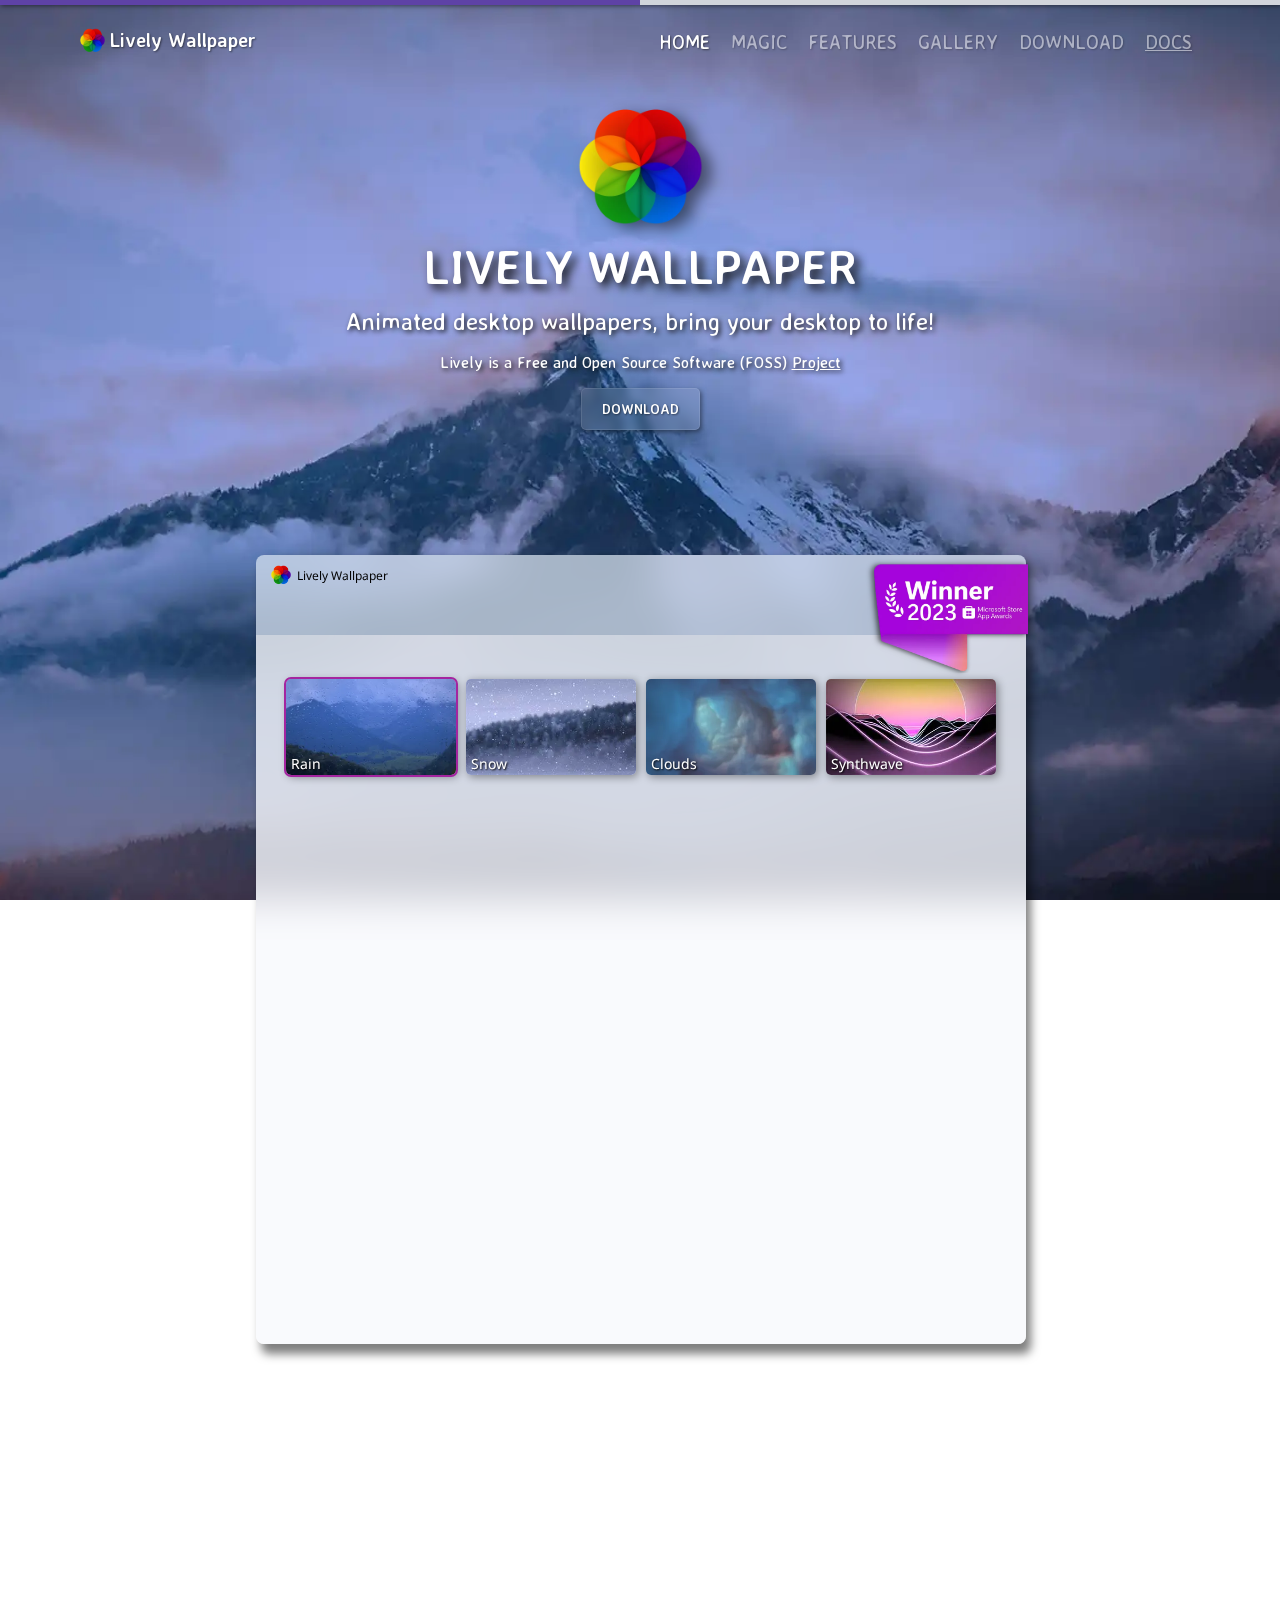
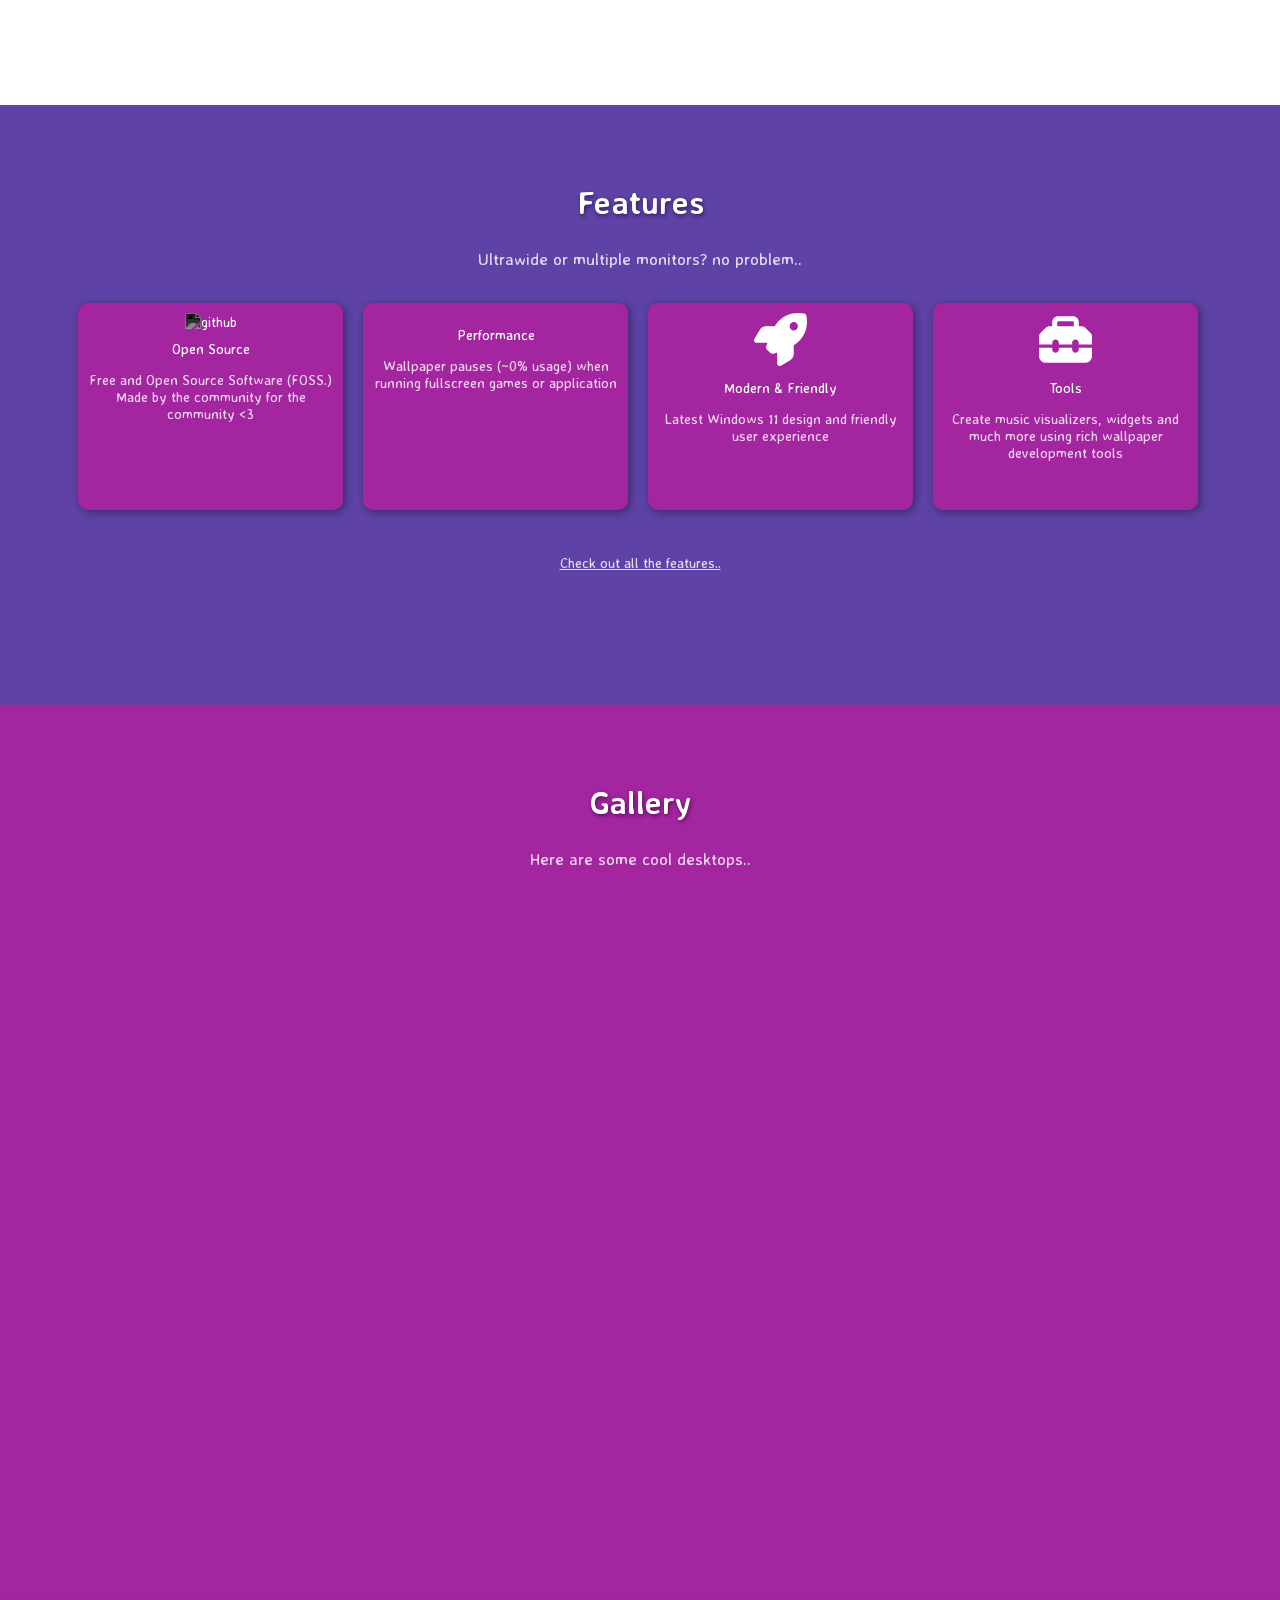
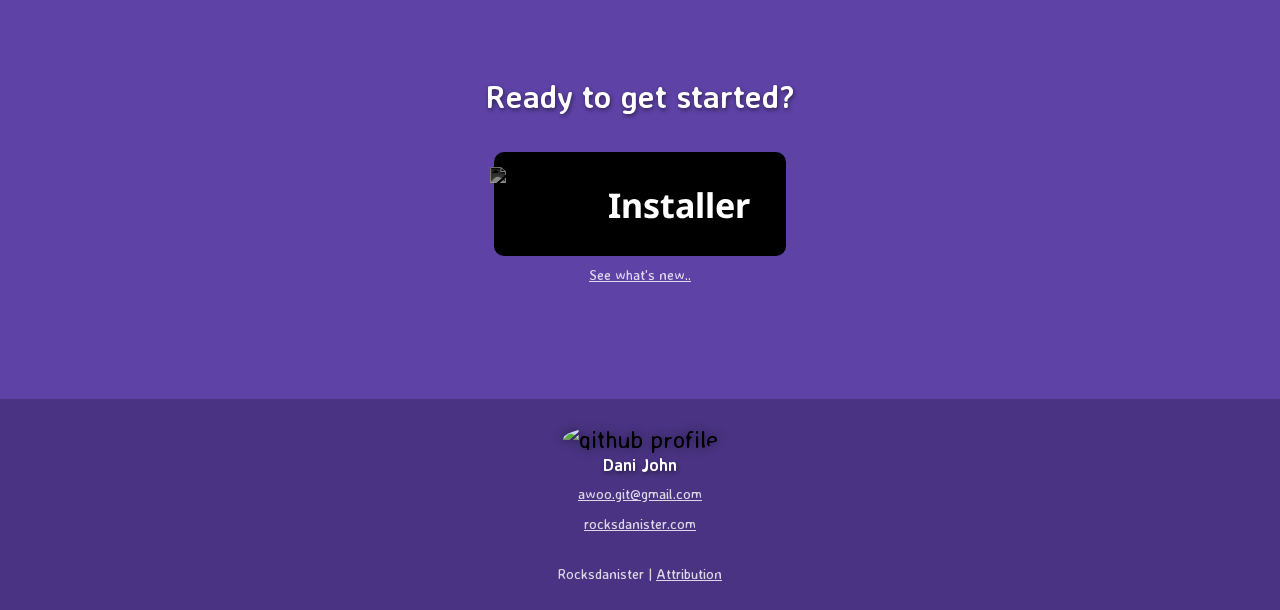
==== index.html @ 7b99f416 "tweaks" ====
<!DOCTYPE html>
<html lang="en">
  <head>
    <title>Lively Wallpaper by rocksdanister</title>
    <meta
      name="description"
      content="Lively Wallpaper is a free and open-source animated desktop wallpaper and screensaver software."
    />
    <meta name="viewport" content="width=device-width, initial-scale=1.0, minimum-scale=1.0" />
    <link rel="icon" type="image/x-icon" href="favicon.ico" />
    <!-- font -->
    <link rel="preconnect" href="https://fonts.googleapis.com" />
    <link rel="preconnect" href="https://fonts.gstatic.com" crossorigin />
    <link
      href="https://fonts.googleapis.com/css2?family=Averia+Sans+Libre:wght@400;700&family=Noto+Sans&display=swap"
      rel="stylesheet"
    />
    <!-- styles -->
    <link rel="stylesheet" href="styles/controls.css" />
    <link rel="stylesheet" href="styles/style.css" />
    <meta charset="utf-8" />
  </head>
  <body>
    <!-- background -->
    <div id="container" class="container"></div>
    <input id="filePicker" type="file" accept=".jpg, .jpeg, .png, .mp4, .webm" style="visibility: hidden" />

    <div class="indeterminate-progress-bar">
      <div class="indeterminate-progress-bar__progress"></div>
    </div>

    <!-- navigation -->
    <div class="nav">
      <div>
        <img src="assets/logo.webp" alt="lively wallpaper logo" />
        <h4>Lively Wallpaper</h4>
      </div>
      <div>
        <ul>
          <li>
            <a text="Home" class="active">Home</a>
          </li>
          <li>
            <a text="Magic" onClick="scrollToElement('page-home');">Magic</a>
          </li>
          <li>
            <a text="Features" onClick="scrollToElement('page-features');">Features</a>
          </li>
          <li>
            <a text="Gallery" onClick="scrollToElement('page-gallery');">Gallery</a>
          </li>
          <li>
            <a text="Download" onClick="scrollToElement('page-download');">Download</a>
          </li>
          <li>
            <a
              text="Docs"
              href="https://github.com/rocksdanister/lively/wiki/Getting-Started"
              style="text-decoration: underline"
              target="_blank"
              >Docs</a
            >
          </li>
        </ul>
      </div>
    </div>

    <!-- home -->
    <div id="page-home">
      <div class="heading">
        <div>
          <img alt="lively wallpaper logo" src="assets/logo.webp" width="125" class="logo" />
          <h1 style="margin-bottom: 0px; margin-top: 25px">LIVELY WALLPAPER</h1>
          <h3 style="margin-bottom: 0px; margin-top: 10px">Animated desktop wallpapers, bring your desktop to life!</h3>
          <p>
            Lively is a Free and Open Source Software (FOSS)
            <a
              href="https://github.com/rocksdanister/lively"
              title="https://github.com/rocksdanister/lively"
              target="_blank"
              >Project</a
            >
          </p>
          <button class="acrylic-button" onClick="scrollToElement('page-download');"><span>DOWNLOAD</span></button>
        </div>
      </div>
      <!-- ui -->
      <div class="ui-app">
        <!-- app wallpaper library -->
        <div id="ui-app-library">
          <div class="ui-app-overlay"></div>
          <!-- <div class="down-arrow" onClick="scrollToElement('page-home');"></div> -->
          <div id="ui-app-titlebar">
            <img alt="lively wallpaper logo" src="assets/logo.webp" />
            <a>Lively Wallpaper</a>
          </div>
          <div id="ui-app-titlebar-badge">
            <map name="ms-store-award-map">
              <area
                shape="rect"
                coords="0,0,155,75"
                target="_blank"
                title="Microsoft Store App Awards 2023 Personalization Category Winner"
                href="https://blogs.windows.com/windowsdeveloper/2023/05/23/announcing-the-microsoft-store-app-awards-2023-winners/"
              />
            </map>
            <img
              alt="microsoft store award 2023"
              src="assets/store_award_badge.webp"
              width="155"
              usemap="#ms-store-award-map"
            />
          </div>
          <div class="ui-app-body">
            <div class="ui-app-body-top"></div>
            <div class="ui-app-body-main"></div>
          </div>
          <!-- <img src="assets/app.webp" class="ui-app-img" draggable="false" /> -->
          <ul id="wallpapers" class="wallpapers">
            <li id="rain" class="library">
              <img
                alt="rain wallpaper"
                src="assets/rain_preview.webp"
                style="outline: 2.5px solid #a425a0"
                width="600"
                height="400"
                draggable="false"
              />
              <div>Rain</div>
            </li>

            <li id="snow" class="library">
              <img alt="snow wallpaper" src="assets/snow_preview.webp" width="600" height="400" draggable="false" />
              <div>Snow</div>
            </li>

            <li id="clouds" class="library">
              <img alt="cloud wallpaper" src="assets/clouds_preview.webp" width="600" height="400" draggable="false" />
              <div>Clouds</div>
            </li>

            <li id="synthwave" class="library">
              <img
                alt="synthwave wallpaper"
                src="assets/synthwave_preview.webp"
                width="600"
                height="400"
                draggable="false"
              />
              <div>Synthwave</div>
            </li>
          </ul>
        </div>

        <!-- app wallpaper customise -->
        <div id="ui-app-customise">
          <div id="ui-app-customize-heading">
            <h1 style="margin-bottom: 0">It's Magic</h1>
            <h3 style="margin-top: 10px">Anything is possible, go on try it..</h3>
          </div>
          <div class="ui-app-dialog"></div>
          <!-- <img src="assets/app_dialog.webp" class="ui-app-dialog-img" draggable="false" /> -->
          <div id="ui-app-customise-controls">
            <div id="ui-app-customise-controls-test" style="display: none">
              <p class="slider-label">Size</p>
              <input
                autocomplete="off"
                style="background-size: 40% 100%"
                type="range"
                min="0"
                max="1"
                value="0.4"
                step="0.01"
              />
              <br />
              <div class="dropdown">
                <button class="dropbtn">Dropdown</button>
                <div class="dropdown-content">
                  <a>Link 1</a>
                  <a>Link 2</a>
                  <a>Link 3</a>
                </div>
              </div>
              <br />
              <button class="fluent-button">Click Me</button>
              <br />
              <div>
                <input autocomplete="off" type="checkbox" name="vox" checked />
                <label class="checkbox-label">Check</label>
              </div>
            </div>

            <div id="ui-app-customise-controls-rain">
              <p class="slider-label">Intensity</p>
              <input
                autocomplete="off"
                style="background-size: 40% 100%"
                type="range"
                min="0"
                max="1"
                value="0.4"
                step="0.01"
                oninput="setProperty('u_intensity',this.value)"
              />
              <p class="slider-label">Size</p>
              <input
                autocomplete="off"
                style="background-size: 13% 100%"
                type="range"
                min="0.1"
                max="3"
                value="0.39"
                step="0.01"
                oninput="setProperty('u_zoom',3 - this.value)"
              />
              <p class="slider-label">Speed</p>
              <input
                autocomplete="off"
                style="background-size: 2.5% 100%"
                type="range"
                min="0"
                max="10"
                value="0.25"
                step="0.01"
                oninput="setProperty('u_speed',this.value)"
              />
              <br />
              <div class="dropdown">
                <button class="dropbtn">Change background</button>
                <div class="dropdown-content">
                  <a onclick="setTexture('u_tex0', 'media/rain_mountain.webp')">Moutain.jpg</a>
                  <a onclick="setTexture('u_tex0', 'media/rain_forest.webp')">Forest.jpg</a>
                  <a onclick="openFilePicker()">Custom</a>
                </div>
              </div>
              <!-- <button class="fluent-button" onclick="openFilePicker()">Change background</button> -->
              <!-- <div>
                <input
                  autocomplete="off"
                  type="checkbox"
                  unchecked
                  onchange="setProperty('u_lightning',this.checked ? true : false)"
                />
                <label class="checkbox-label">Lightning</label>
              </div> -->
              <div>
                <input
                  autocomplete="off"
                  type="checkbox"
                  checked
                  onchange="setProperty('u_post_processing',this.checked ? true : false)"
                />
                <label class="checkbox-label">Post processing</label>
              </div>
            </div>

            <div id="ui-app-customise-controls-snow" style="display: none">
              <!-- <p class="slider-label">Layers</p>
              <input
                autocomplete="off"
                style="background-size: 25% 100%"
                type="range"
                min="0"
                max="200"
                value="50"
                step="1"
                oninput="setProperty('u_layers',this.value)"
              /> -->
              <p class="slider-label">Depth</p>
              <input
                autocomplete="off"
                style="background-size: 50% 100%"
                type="range"
                min="0"
                max="2"
                value="1.0"
                step="0.01"
                oninput="setProperty('u_depth',this.value)"
              />
              <p class="slider-label">Width</p>
              <input
                autocomplete="off"
                style="background-size: 15% 100%"
                type="range"
                min="0"
                max="2"
                value="0.3"
                step="0.01"
                oninput="setProperty('u_width',this.value)"
              />
              <p class="slider-label">Speed</p>
              <input
                autocomplete="off"
                style="background-size: 30% 100%"
                type="range"
                min="0"
                max="2"
                value="0.6"
                step="0.01"
                oninput="setProperty('u_speed',this.value)"
              />
              <br />
              <div class="dropdown">
                <button class="dropbtn">Change background</button>
                <div class="dropdown-content">
                  <a onclick="setTexture('u_tex0', 'media/snow_tree.webp')">Trees.jpg</a>
                  <a onclick="setTexture('u_tex0', 'media/snow_landscape.webp')">Landscape.jpg</a>
                  <a onclick="openFilePicker()">Custom</a>
                </div>
              </div>
              <div>
                <input
                  autocomplete="off"
                  type="checkbox"
                  checked
                  onchange="setProperty('u_post_processing',this.checked ? true : false)"
                />
                <label class="checkbox-label">Post processing</label>
              </div>
            </div>

            <div id="ui-app-customise-controls-synthwave" style="display: none">
              <p class="slider-label">Draw</p>
              <input
                autocomplete="off"
                style="background-size: 50% 100%"
                type="range"
                min="0"
                max="2"
                value="1.0"
                step="0.01"
                oninput="setProperty('u_draw',this.value)"
              />
              <p class="slider-label">Plane</p>
              <input
                autocomplete="off"
                style="background-size: 70% 100%"
                type="range"
                min="0"
                max="1"
                value="0.7"
                step="0.01"
                oninput="setProperty('u_plane',this.value)"
              />
              <p class="slider-label">Sun</p>
              <input
                autocomplete="off"
                style="background-size: 50% 100%"
                type="range"
                min="0"
                max="1"
                value="0.5"
                step="0.01"
                oninput="setProperty('u_sun',this.value)"
              />
              <br />
              <div>
                <input
                  autocomplete="off"
                  type="checkbox"
                  unchecked
                  onchange="setProperty('u_crt_effect',this.checked ? true : false)"
                />
                <label class="checkbox-label">CRT</label>
              </div>
            </div>

            <div id="ui-app-customise-controls-clouds" style="display: none">
              <p class="slider-label">Scale</p>
              <input
                autocomplete="off"
                style="background-size: 30.5% 100%"
                type="range"
                min="0"
                max="2"
                value="0.61"
                step="0.01"
                oninput="setProperty('u_scale',this.value)"
              />
              <p class="slider-label">Speed</p>
              <input
                autocomplete="off"
                style="background-size: 5% 100%"
                type="range"
                min="0.0"
                max="5"
                value="0.25"
                step="0.01"
                oninput="setProperty('u_speed',this.value)"
              />
              <br />
              <p class="slider-label">Density Color</p>
              <input
                autocomplete="off"
                type="color"
                class="colorpicker"
                oninput="setProperty('u_color1',this.value)"
                value="#87b0b7"
              />
              <p class="slider-label">Fog Color</p>
              <input
                autocomplete="off"
                type="color"
                class="colorpicker"
                oninput="setProperty('u_fog_color',this.value)"
                value="#0F1C1C"
              />
              <div>
                <input
                  autocomplete="off"
                  type="checkbox"
                  checked
                  onchange="setProperty('u_fog',this.checked ? true : false)"
                />
                <label class="checkbox-label">Fog</label>
              </div>
            </div>
          </div>
        </div>
      </div>
    </div>

    <!-- features -->
    <div id="page-features">
      <h2>Features</h2>
      <p>Ultrawide or multiple monitors? no problem..</p>
      <ul class="cards">
        <li class="card" id="feature-card-1">
          <img alt="github" src="assets/icons/github.svg" class="white-filter" />
          <div>Open Source</div>
          <p>Free and Open Source Software (FOSS.) <br />Made by the community for the community <3</p>
        </li>

        <li class="card" id="feature-card-2">
          <img alt="" src="assets/icons/gauge-high.svg" class="white-filter" />
          <div>Performance</div>
          <p>Wallpaper pauses (~0% usage) when running fullscreen games or application</p>
        </li>

        <li class="card" id="feature-card-3">
          <img alt="" src="assets/icons/rocket.svg" class="white-filter" />
          <div>Modern & Friendly</div>
          <p>Latest Windows 11 design and friendly user experience</p>
        </li>

        <li class="card" id="feature-card-4">
          <img alt="" src="assets/icons/toolbox.svg" class="white-filter" />
          <div>Tools</div>
          <p>Create music visualizers, widgets and much more using rich wallpaper development tools</p>
        </li>
      </ul>
      <a
        href="https://github.com/rocksdanister/lively#features"
        title="https://github.com/rocksdanister/lively#features"
        target="_blank"
        >Check out all the features..</a
      >
    </div>

    <!-- gallery -->
    <div id="page-gallery">
      <h2>Gallery</h2>
      <p>Here are some cool desktops..</p>
      <div class="gallery-container">
        <div class="gallery-wrap">
          <div class="item item-1" data-delayedsrc="url(assets/promo/gallery1.webp)"><p>Fluid Simulation</p></div>
          <div class="item item-2" data-delayedsrc="url(assets/promo/gallery2.webp)"><p>Music TV</p></div>
          <div class="item item-3" data-delayedsrc="url(assets/promo/gallery3.webp)"><p>The Great Wave</p></div>
          <div class="item item-4" data-delayedsrc="url(assets/promo/gallery4.webp)"><p>Simple System</p></div>
          <div class="item item-5" data-delayedsrc="url(assets/promo/gallery5.webp)"><p>Synthwave</p></div>
        </div>
      </div>
    </div>

    <!-- download -->
    <div id="page-download">
      <h2>Ready to get started?</h2>
      <div class="download-options">
        <div>
          <ms-store-badge productid="9NTM2QC6QWS7" size="large" theme="dark" animation="on"></ms-store-badge>
        </div>
        <div>
          <a
            class="download-button"
            href="https://github.com/rocksdanister/lively/releases/download/v2.0.7.0/lively_setup_x86_full_v2070.exe"
          >
            <img alt="lively installer" src="assets/icons/download.svg" class="white-filter" />
            <h1>Installer</h1>
          </a>
        </div>
      </div>
      <div>
        <a
          href="https://rocksdanister.com/lively/changelog"
          title="https://www.rocksdanister.com/lively/changelog"
          target="_blank"
          >See what's new..</a
        >
      </div>
    </div>

    <div id="footer">
      <div>
        <img alt="github profile" src="https://avatars.githubusercontent.com/rocksdanister" class="avatar" />
        <h4>Dani John</h4>
        <a href="mailto: awoo.git@gmail.com">awoo.git@gmail.com</a>
        <br />
        <a href="https://www.rocksdanister.com/" target="_blank">rocksdanister.com</a>
      </div>
      <div id="footer-attribution">
        <a>Rocksdanister | <a href="https://github.com/rocksdanister/lively-webpage" target="_blank">Attribution</a></a>
      </div>
    </div>
  </body>
  <script type="module" src="https://get.microsoft.com/badge/ms-store-badge.bundled.js"></script>
  <script src="https://cdnjs.cloudflare.com/ajax/libs/jquery/3.6.4/jquery.min.js"></script>
  <script src="https://cdnjs.cloudflare.com/ajax/libs/three.js/0.151.3/three.min.js"></script>
  <script src="https://cdnjs.cloudflare.com/ajax/libs/dat-gui/0.7.9/dat.gui.min.js"></script>
  <!-- load in this order -->
  <script src="js/controls.js"></script>
  <script src="js/script.js"></script>
  <script src="js/index.js"></script>
  <script>
    if (window.location.href.indexOf("https://www.rocksdanister.com/lively/") > -1) {
      let script = document.createElement("script");
      script.setAttribute("src", "//gc.zgo.at/count.js");
      script.setAttribute("data-goatcounter", "https://rocksdanister.goatcounter.com/count");
      script.setAttribute("async", "");
      document.body.appendChild(script);
    }
  </script>
</html>
---- styles/controls.css ----
/*fluent design controls*/

.acrylic-button {
  align-items: center;
  backdrop-filter: blur(5px);
  background-color: rgba(255, 255, 255, 0.1);
  border: 1px solid rgba(255, 255, 255, 0.1);
  border-radius: 5px;
  box-shadow: 2px 2px 4px rgba(0, 0, 0, 0.4);
  cursor: pointer;
  padding: 10px 20px;
  text-decoration: none;
  transition: background-color 400ms, border-color 400ms;
  animation: fade-in 2s ease;
  text-shadow: 1px 1px 2px rgba(0, 0, 0, 0.5);
}

.acrylic-button:hover {
  background-color: rgba(255, 255, 255, 0.2);
  border: 1px solid rgba(255, 255, 255, 0.2);
}

.acrylic-button > i,
.acrylic-button > span {
  height: 20px;
  line-height: 20px;
}

.acrylic-button > span {
  color: white;
  font-weight: 700;
}

/*slider*/
input[type="range"] {
  -webkit-appearance: none;
  margin-right: 15px;
  width: 200px;
  height: 5px;
  background: rgba(125, 125, 125, 0.5);
  border-radius: 5px;
  background-image: linear-gradient(#a425a0, #a425a0);
  background-size: 50% 100%;
  background-repeat: no-repeat;
}

input[type="range"]::-webkit-slider-thumb {
  -webkit-appearance: none;
  height: 15px;
  width: 15px;
  border-radius: 50%;
  background-image: radial-gradient(#a425a0 40%, white 50%);
  cursor: pointer;
  box-shadow: 0 0 2px 0 #555;
  transition: background 0.3s ease-in-out;
}

input[type="range"]::-webkit-slider-runnable-track {
  -webkit-appearance: none;
  box-shadow: none;
  border: none;
  background: transparent;
}

.slider-label {
  font-size: 14px;
  margin-bottom: 0px;
  color: black;
}

/*checkbox*/
input[type="checkbox"]:checked {
  background-color: #a425a0;
  border: 0px;
}

input[type="checkbox"]:checked:after {
  content: "\2713";
  color: white;
}

input[type="checkbox"] {
  text-align: center;
  vertical-align: middle;
  width: 15px !important;
  height: 15px !important;
  appearance: none;
  border-radius: 4px;
  border: 1px solid #555;
  box-shadow: none;
  font-size: 0.4em;
  box-shadow: 0 0 2px 0 #555;
  cursor: pointer;
}

.checkbox-label {
  font-size: 14px;
  color: black;
}

/*button*/
.fluent-button {
  border-radius: 4px;
  box-shadow: 1px 1px 1px 1px rgba(0, 0, 0, 0.2);
  border: none;
  color: black;
  padding: 10px;
  text-align: center;
  text-decoration: none;
  display: inline-block;
  font-size: 14px;
  margin: 4px 2px;
  cursor: pointer;
}

.fluent-button:hover {
  background-color: #dfdfdf;
}

/*dropdown*/
.dropbtn {
  border-radius: 4px;
  color: black;
  padding: 10px;
  font-size: 14px;
  border: none;
  cursor: pointer;
  box-shadow: 1px 1px 1px 1px rgba(0, 0, 0, 0.2);
}

.dropdown {
  margin: 5px 0 5px 0;
  position: relative;
  display: inline-block;
}

.dropdown-content {
  display: none;
  position: absolute;
  background-color: #f9f9f9;
  min-width: 160px;
  box-shadow: 0px 8px 16px 0px rgba(0, 0, 0, 0.2);
  z-index: 1;
  border-radius: 4px;
}

.dropdown-content a {
  color: black;
  padding: 5px;
  font-size: 14px;
  text-decoration: none;
  display: block;
}

.dropdown-content a:hover {
  background-color: #f1f1f1;
}

.dropdown:hover .dropdown-content {
  display: block;
}

.dropdown:hover .dropbtn {
  background-color: #dfdfdf;
}

.dropbtn:after {
  content: "\25be";
  color: gray;
}

/*color picker*/
.colorpicker {
  -webkit-appearance: none;
  -moz-appearance: none;
  appearance: none;
  width: 204px;
  height: 15px;
  padding: 0px;
  background-color: transparent;
  border: none;
  cursor: pointer;
}
.colorpicker::-webkit-color-swatch {
  border-radius: 5px;
  border: none;
}
.colorpicker::-moz-color-swatch {
  border-radius: 5px;
  border: none;
}
.colorpicker:hover {
  filter: brightness(1.1);
}

/*progressring*/
.loader {
  border: 16px solid #00000000;
  border-radius: 50%;
  border-top: 16px solid #ff0000;
  width: 120px;
  height: 120px;
  -webkit-animation: spin 2s linear infinite; /* Safari */
  animation: spin 2s linear infinite;
}

/* Safari */
@-webkit-keyframes spin {
  0% {
    -webkit-transform: rotate(0deg);
  }
  100% {
    -webkit-transform: rotate(360deg);
  }
}

@keyframes spin {
  0% {
    transform: rotate(0deg);
  }
  100% {
    transform: rotate(360deg);
  }
}
---- styles/style.css ----
:root {
  --color1: #5e42a6;
  --color2: #a425a0;
  --color3: #493382;
  --color-font1: white;
  --color-font2: rgba(255, 255, 255, 0.8);
  --font1: "Averia Sans Libre", cursive;
  --font2: "Noto Sans", sans-serif;
}

body {
  margin: 0;
  padding: 0;
  font-family: var(--font1);
  font-style: normal;
  font-size: 24px;
  background: url(../assets/temp_background.webp) no-repeat center center fixed;
  -webkit-background-size: cover;
  -moz-background-size: cover;
  -o-background-size: cover;
  background-size: cover;
  overflow-x: hidden; /* Hide horizontal scrollbar */
}

/* threejs background */
.container {
  position: fixed;
  right: 0;
  transform: scale(1.09);
  z-index: -10;
  opacity: 0; /*set to 1 after sceneLoaded event*/
}

button {
  font-family: var(--font1);
}

/*drop-down controls.css*/
.dropbtn {
  font-family: var(--font2);
}

h1 {
  font-size: 48px;
  font-weight: 700;
  color: var(--color-font1);
  text-shadow: 1px 2px 4px rgba(0, 0, 0, 0.5);
  animation: fade-in 2s ease;
}

h2 {
  font-size: 32px;
  font-weight: 700;
  color: var(--color-font1);
  text-shadow: 1px 2px 4px rgba(0, 0, 0, 0.5);
  animation: fade-in 2s ease;
}

h3 {
  font-size: 24px;
  font-weight: 400;
  color: var(--color-font1);
  text-shadow: 1px 2px 4px rgba(0, 0, 0, 0.5);
  animation: fade-in 2s ease;
}

h4 {
  font-size: 17px;
  color: var(--color-font1);
  text-shadow: 1px 2px 4px rgba(0, 0, 0, 0.5);
  animation: fade-in 2s ease;
}

p {
  font-size: 17px;
  color: var(--color-font2);
}

a {
  font-size: 14px;
  color: var(--color-font2);
}

label {
  font-size: 14px;
  color: var(--color-font2);
}

.heading {
  display: flex;
  justify-content: center;
  text-align: center;
  margin-top: 75px;
}

.heading p {
  color: var(--color-font1);
  font-size: 16px;
  text-shadow: 2px 2px 5px #111111;
  animation: fade-in 2s ease;
}

.heading a {
  color: var(--color-font1);
  font-size: 16px;
  text-shadow: 2px 2px 5px #111111;
  animation: fade-in 2s ease;
}

#page-home {
  min-height: 1600px;
}

#page-home h1 {
  text-shadow: 5px 5px 10px #111111;
}

#page-home h3 {
  text-shadow: 2px 2px 5px #111111;
}

/* https://stackoverflow.com/questions/35681829/transformscale-breaking-my-z-index-order */
#page-features {
  transform: translate3d(0, 0, 0);
  background-color: var(--color1);
  padding: 50px;
  min-height: 500px;
  text-align: center;
  /* overflow-x:hidden; */
}

#page-gallery {
  transform: translate3d(0, 0, 0);
  background-color: var(--color2);
  padding: 50px;
  min-height: 600px;
  text-align: center;
}

#page-download {
  transform: translate3d(0, 0, 0);
  background-color: var(--color1);
  padding: 50px;
  min-height: 300px;
  text-align: center;
}

#footer {
  transform: translate3d(0, 0, 0);
  background-color: var(--color3);
  padding: 25px;
  min-height: 100px;
}

#footer p {
  font-size: 12px;
  color: rgb(150, 150, 150);
}

#footer div {
  text-align: center;
}

#footer-attribution {
  margin-top: 20px;
}

#footer h4 {
  margin: 0px;
}

.avatar {
  width: 125px;
  border-radius: 50%;
  filter: drop-shadow(0px 0px 5px rgba(0, 0, 0, 0.5));
}

/* app ui */
.ui-app {
  font-family: var(--font2);
  animation: zoom-in 1.5s ease;
  position: fixed;
  width: 798px;
  height: 709px;
  top: 50%;
  left: 50%;
  margin-top: 100px;
  margin-left: -399px; /* Negative half of width. */
  user-select: none;
}

#ui-app-titlebar {
  position: absolute;
  display: block;
  z-index: 1;
  left: 0px;
  top: 0px;
}

#ui-app-titlebar-badge {
  position: absolute;
  display: block;
  z-index: 1;
  right: -1.5px;
  top: 12px;
  filter: drop-shadow(-2.5px 0px 2.5px rgba(0, 0, 0, 0.5));
  transition: 0.5s;
}

#ui-app-titlebar-badge:hover {
  filter: drop-shadow(-2.5px 0px 2.5px rgba(0, 0, 0, 0.5)) brightness(1.1);
  transition: 0.5s;
}

#ui-app-titlebar img {
  padding: 15px 0px 0px 30px;
  width: 20px;
}

#ui-app-titlebar a {
  font-size: 12px;
  color: black;
  top: -5px;
  position: relative;
}

#ui-app-library {
  position: absolute;
  z-index: 1;
}

#ui-app-customise {
  position: absolute;
  pointer-events: none;
  opacity: 0;
  z-index: 2;
}

#ui-app-customize-heading {
  position: absolute;
  top: -150px;
  left: 15px;
  opacity: 0;
  pointer-events: none;
  font-family: var(--font1);
}

#ui-app-customise-controls {
  position: absolute;
  left: 300px;
  top: 125px;
}

.ui-app-body {
  margin-left: 15px;
  margin-top: 5px;
  position: relative;
}

.ui-app-body-main {
  width: 770px;
  height: 709px;
  border-radius: 0px 0px 8px 8px;
  -webkit-backdrop-filter: blur(20px) saturate(125%);
  backdrop-filter: blur(20px) saturate(125%);
  background-color: rgba(247, 249, 252, 0.8);
  box-shadow: 5px 10px 10px rgba(0, 0, 0, 0.5);
}

.ui-app-body-top {
  width: 770px;
  height: 80px;
  border-radius: 8px 8px 0px 0px;
  -webkit-backdrop-filter: blur(20px) saturate(125%);
  backdrop-filter: blur(20px) saturate(125%);
  background-color: rgba(238, 244, 249, 0.65);
  box-shadow: 5px 5px 10px rgba(0, 0, 0, 0.5);
}

.ui-app-overlay {
  position: absolute;
  margin-left: 15px;
  margin-top: 5px;
  width: 770px;
  height: 800px;
  border-radius: 8px;
  background-color: rgba(0, 0, 0, 0);
  pointer-events: none;
  z-index: 2;
}

.ui-app-dialog {
  margin-left: 140px;
  margin-top: 80px;
  border-radius: 8px;
  width: 520px;
  height: 675px;
  background-color: rgb(250, 250, 250);
  filter: drop-shadow(0px 0px 5px rgba(0, 0, 0, 0.5));
}

.ui-app-img {
  filter: drop-shadow(5px 0px 10px rgba(0, 0, 0, 0.5));
}

.ui-app-dialog-img {
  filter: drop-shadow(0px 0px 5px rgba(0, 0, 0, 0.5));
}

.wallpapers {
  list-style-type: none;
  animation: zoom-in 1.5s ease;
  position: absolute;
  top: 100px;
  left: 0;
}

li.library {
  font-size: 14px;
  margin: 5px;
  float: left;
  width: 170px;
}

li.library img:hover {
  transform: scale(1.04);
  transition: 0.5s;
  filter: brightness(1.2);
  cursor: pointer;
}

li.library img {
  width: 100%;
  height: auto;
  border-radius: 5px;
  box-shadow: 2px 2px 8px rgba(0, 0, 0, 0.4);
  transition: 0.5s ease;
}

li.library div {
  position: relative;
  color: var(--color-font1);
  padding: 0px;
  text-align: left;
  margin: -25px 0 0 5px;
  text-shadow: 1px 1px 2px rgb(0, 0, 0);
  pointer-events: none;
}

/* features */
.cards {
  list-style-type: none;
  display: flex;
  flex-direction: row;
  justify-content: center;
  align-items: center;
}

li.card {
  font-size: 14px;
  margin: 10px;
  position: relative;
  left: -22px; /*I don't know why this is needed*/
  float: left;
  width: 368px;
  height: 207px;
  border-radius: 10px;
  background-color: var(--color2);
  box-shadow: 2px 2px 8px rgba(0, 0, 0, 0.4);
  transition: 0.5s ease;
}

li.card:hover {
  transform: scale(1.05);
  transition: 0.5s ease;
  filter: brightness(1.1);
}

li.card img {
  position: relative;
  width: 20%;
  padding: 10px;
  margin: 0% 35% 0% 35%;
}

li.card div {
  position: relative;
  color: var(--color-font1);
  padding: 0px;
  text-align: left;
  text-align: center;
}

li.card p {
  text-align: center;
  font-size: 14px;
  padding: 0px 5px;
}

/* gallery */
/* credit: https://codepen.io/stefcharle/pen/Gydvbx */
.gallery-container {
  padding: 0px;
  margin: 50px 50px 0px 50px;
  filter: drop-shadow(1px 1px 2px rgba(0, 0, 0, 0.5));
}

.gallery-wrap {
  display: flex;
  flex-direction: row;
  width: 100%;
  height: 70vh;
}

.item {
  flex: 1;
  height: 100%;
  background-position: center;
  background-size: cover;
  background-repeat: none;
  transition: flex 0.8s ease;
}

.item:hover {
  flex: 7;
}

.item:hover p {
  display: block;
  animation: fade-in 1s ease;
}

.item p {
  position: absolute;
  top: 0;
  margin: 25px;
  padding: 15px;
  display: none;
  color: var(--color-font1);
  filter: drop-shadow(1px 1px 2px rgba(0, 0, 0, 0.5));
  min-width: 250px;
  text-align: left;
}

.item-1 {
  border-radius: 5px 0px 0px 5px;
  /* background-image: url(../assets/promo/gallery1.webp); */
}

.item-2 {
  /* background-image: url(../assets/promo/gallery2.webp); */
}

.item-3 {
  /* background-image: url(../assets/promo/gallery3.webp); */
}

.item-4 {
  /* background-image: url(../assets/promo/gallery4.webp); */
}

.item-5 {
  border-radius: 0px 5px 5px 0px;
  /* background-image: url(../assets/promo/gallery5.webp); */
}

.white-filter {
  filter: invert(100%) sepia(31%) saturate(0%) hue-rotate(148deg) brightness(110%) contrast(101%);
}

.logo {
  /* -webkit-animation: spin 14s linear infinite;
  -moz-animation: spin 14s linear infinite;
  animation: spin 14s linear infinite; */
  margin-bottom: -25px;
  filter: drop-shadow(10px 5px 7.5px rgba(0, 0, 0, 0.5));
  animation: fade-in 2s ease;
}

.download-options {
  display: block;
}

.download-button {
  margin-top: 10px;
  background-color: black;
  border-radius: 10px;
  width: 292px;
  height: 104px;
  transition: 0.25s;
  border: black;
  text-decoration: none;
  display: inline-block;
  font-family: var(--font2);
}

.download-button:hover {
  cursor: pointer;
  transform: translateY(-5px);
  transition: 0.25s;
}

.download-button a {
  text-decoration: none;
}

.download-button h1 {
  display: inline-block;
  font-size: 34px !important;
  vertical-align: top;
  margin-left: 5px;
  margin-top: 30px;
}

.download-button img {
  position: relative;
  width: 65px;
  margin-left: -40px;
  margin-top: 15px;
}

/* navigation */
.nav img {
  width: 25px;
  height: auto;
  position: absolute;
}
.nav div {
  display: flex;
  align-items: center;
  position: relative;
}
.nav {
  display: flex;
  justify-content: space-between;
  padding: 0rem 5rem;
  position: absolute;
  left: 0;
  right: 0;
  height: 5rem;
  top: 0;
}

.nav h4 {
  font-size: 1.2rem;
  position: relative;
  left: 30px;
  text-shadow: 1px 1px 2px rgba(0, 0, 0, 0.5);
  animation: none !important;
}

.nav ul {
  list-style: none;
  display: flex;
  flex-direction: row;
  flex-wrap: nowrap;
  justify-content: space-around;
  align-items: center;
  text-transform: uppercase;
}

.nav a {
  cursor: pointer;
  font-size: 1.2rem;
  margin: 0.2rem 0.5rem;
  position: relative;
  color: var(--color-font1);
  text-shadow: 1px 1px 2px rgba(0, 0, 0, 0.5);
}

.nav a::before {
  content: " ";
  position: absolute;
  width: 0%;
  height: 100%;

  transition: width 0.5s;
  right: 0;
  bottom: 0;
  z-index: 1;
}

.section a::before {
  border-radius: 2rem;
  left: 0;
}

.nav li {
  padding-left: 5px;
}

.nav li a {
  position: relative;
  text-decoration: none;
  transition: opacity 0.5s;
}

.nav li a:not(.active) {
  opacity: 0.5;
}

.nav li a:hover:not(.active) {
  opacity: 1;
}

/*loading progressbar*/
.indeterminate-progress-bar {
  box-shadow: 1px 1px 4px rgba(0, 0, 0, 0.5);
  background-color: #d1d5db;
  height: 5px;
  position: fixed;
  width: 100%;
  top: 0;
  z-index: 100;
  animation: fade-in 1s ease;
}

.indeterminate-progress-bar__progress {
  background-color: var(--color1);
  position: absolute;
  bottom: 0;
  top: 0;
  width: 50%;
  animation-duration: 2s;
  animation-iteration-count: infinite;
  animation-name: indeterminate-progress-bar;
}

/*animated down arrow*/
/*ref: https://unused-css.com/blog/animated-down-arrow */
.down-arrow {
  position: fixed;
  color: var(--color-font1);
  opacity: 0.4;
  bottom: 0;
  margin-left: 405px;
  left: 50%;
  width: 0;
  z-index: 1;
  height: 30px;
  border: 2px solid;
  border-radius: 2px;
  cursor: pointer;
  animation: jumpInfinite 3s infinite;
}

.down-arrow:after {
  content: " ";
  position: absolute;
  top: 12px;
  left: -10px;
  width: 16px;
  height: 16px;
  border-bottom: 4px solid;
  border-right: 4px solid;
  border-radius: 4px;
  transform: rotateZ(45deg);
}

.fade-in-start-1s {
  animation: fade-in 1s ease;
}

.fade-in-start-1-5s {
  animation: fade-in 1.5s ease;
}

.fade-in-start-2s {
  animation: fade-in 2s ease;
}

@keyframes jumpInfinite {
  0% {
    margin-bottom: 5px;
  }
  50% {
    margin-bottom: 20px;
  }
  100% {
    margin-bottom: 5px;
  }
}

@keyframes indeterminate-progress-bar {
  from {
    left: -50%;
  }
  to {
    left: 100%;
  }
}

@-moz-keyframes spin {
  100% {
    -moz-transform: rotate(360deg);
  }
}
@-webkit-keyframes spin {
  100% {
    -webkit-transform: rotate(360deg);
  }
}
@keyframes spin {
  100% {
    transform: rotate(360deg);
  }
}

@keyframes fade-in {
  0% {
    opacity: 0;
  }
  100% {
    opacity: 1;
  }
}

@keyframes zoom-in {
  0% {
    transform: scale(0.75, 0.75);
  }
  100% {
    transform: scale(1, 1);
  }
}

/*min desktop size*/
@media screen and (max-height: 830px) {
  /*customise ui*/
  #ui-app-customise-controls {
    top: 90px;
  }

  #ui-app-customize-heading {
    top: -125px;
  }

  #ui-app-customize-heading h1 {
    font-size: 30px;
  }

  #ui-app-customize-heading h3 {
    font-size: 18px;
  }

  /*home font*/
  .heading {
    padding: 10px;
  }

  .heading h1 {
    font-size: 30px;
  }

  .heading h3 {
    font-size: 18px;
  }

  .heading p {
    font-size: 14px;
  }

  /*logo*/
  .logo {
    scale: 0.75;
    margin-bottom: -35px;
  }

  /*dropdown open up*/
  .dropdown-content {
    bottom: 100%;
  }
}

/*portrait mode*/
@media screen and (max-width: 768px) {
  /*hide ui, background customise*/
  .ui-app {
    display: none !important;
  }

  #page-home {
    min-height: 700px;
  }

  /*hide navbar for now*/
  .nav {
    display: none !important;
  }

  /*vertical feature list*/
  .cards {
    flex-direction: column;
  }

  li.card {
    width: 90%;
  }

  /*expand more and closer to edge*/
  #page-gallery {
    padding: 5px;
  }

  .gallery-container {
    margin: 0px;
  }

  .item:hover {
    flex: 14;
  }

  /*home font*/
  .heading {
    padding: 10px;
  }

  .heading h1 {
    font-size: 30px;
  }

  .heading h3 {
    font-size: 18px;
  }

  .heading p {
    font-size: 14px;
  }
}
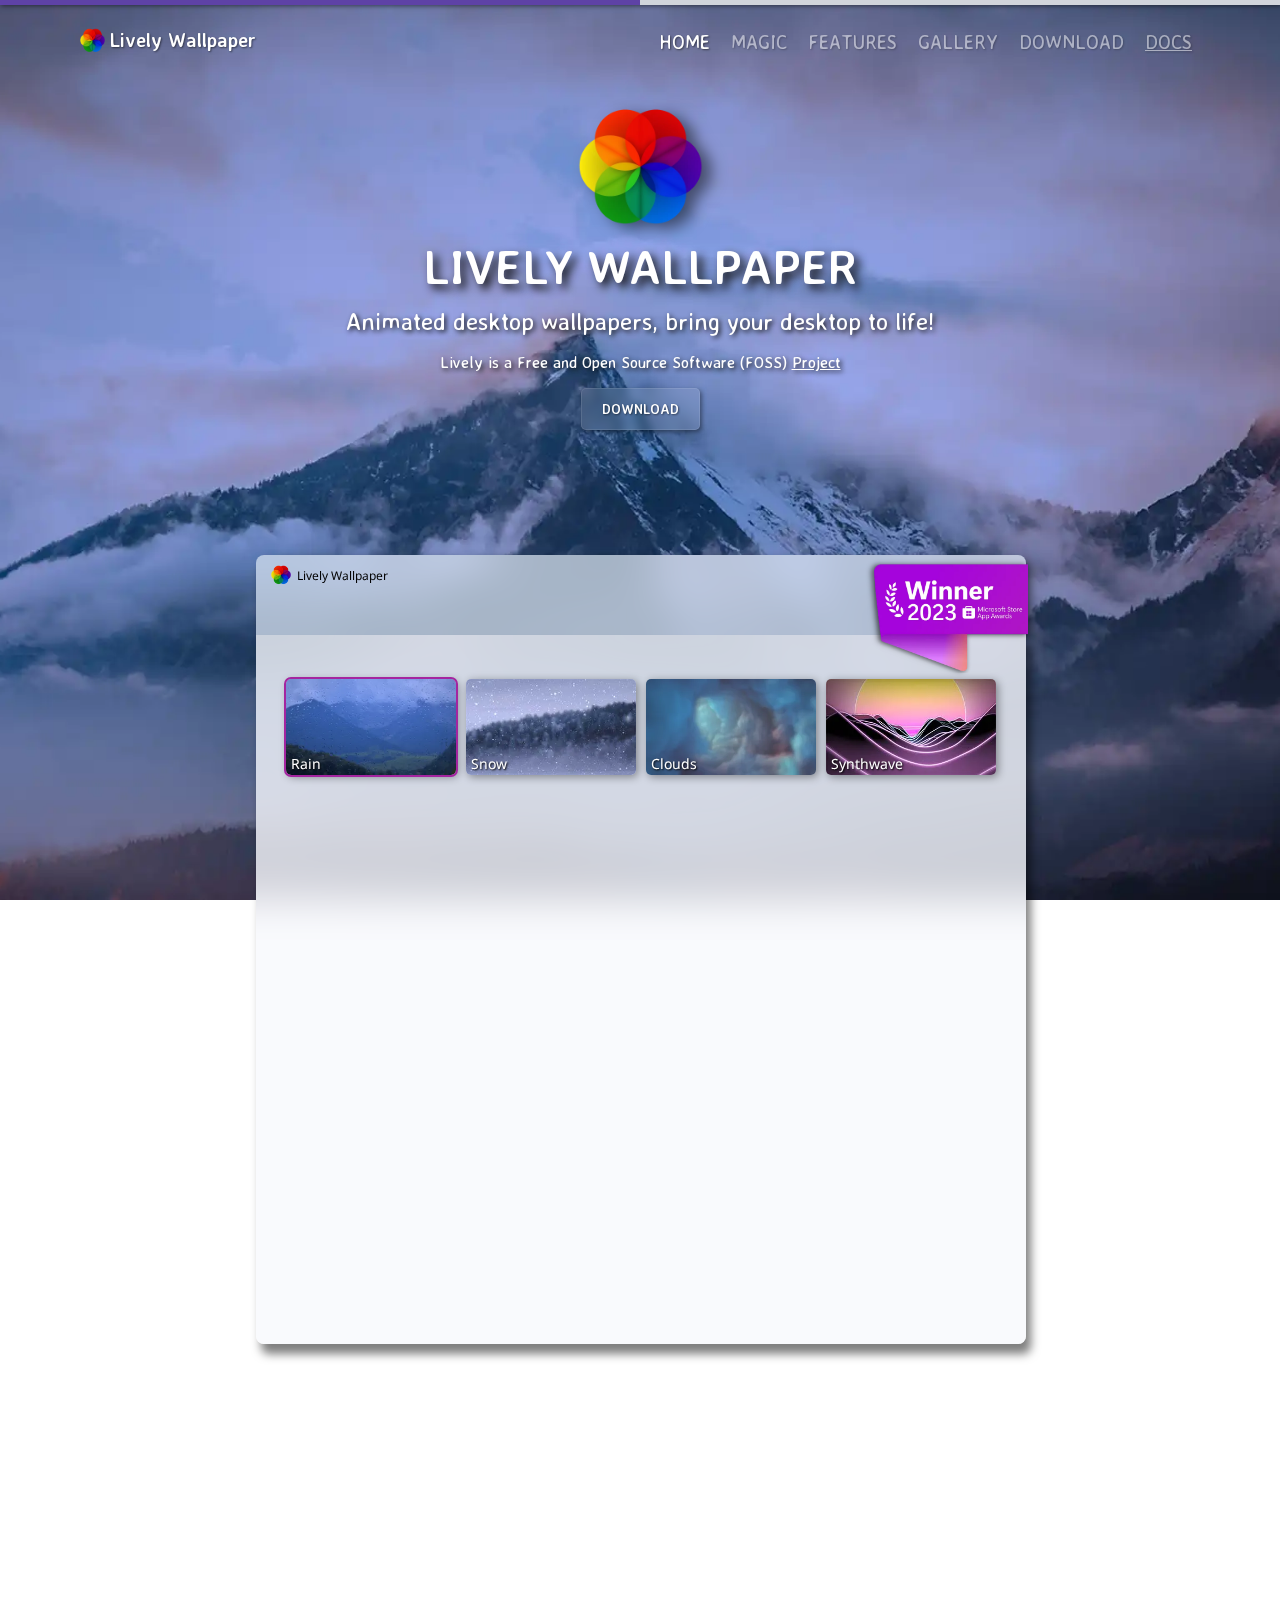
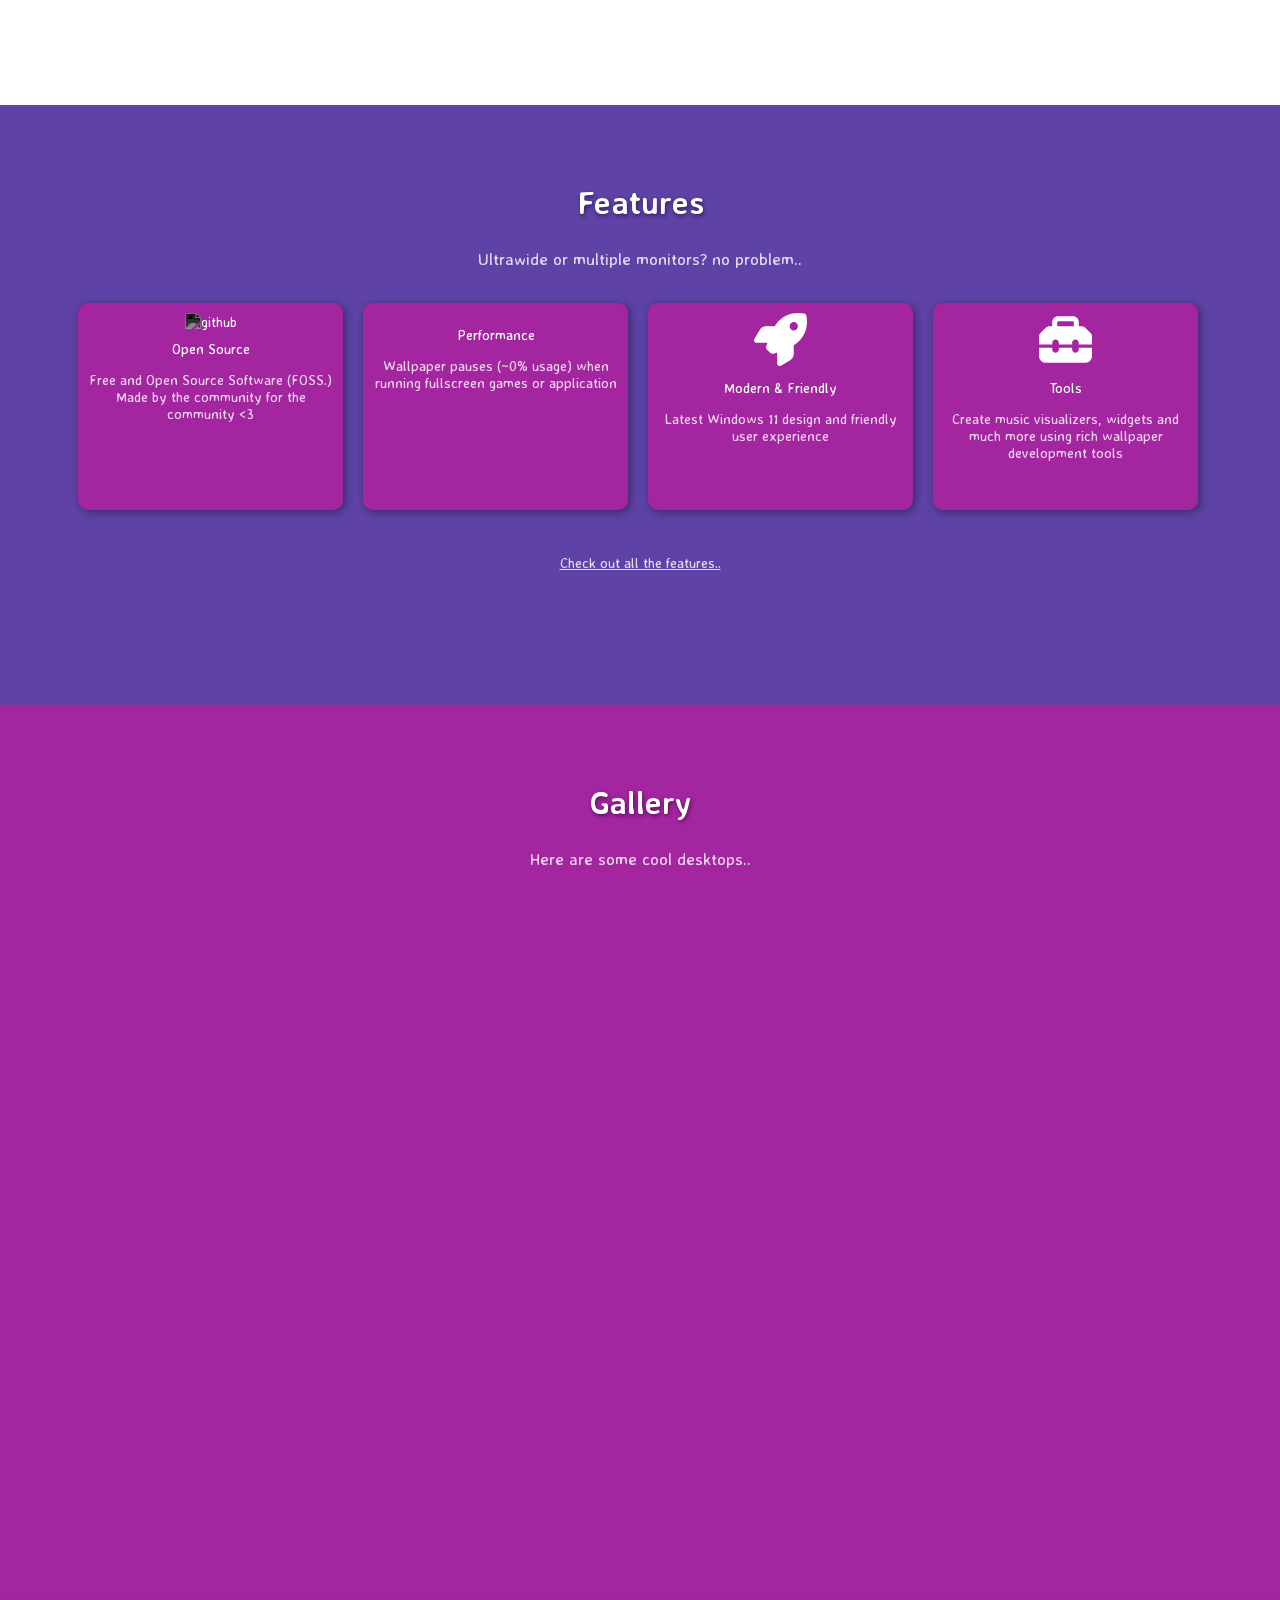
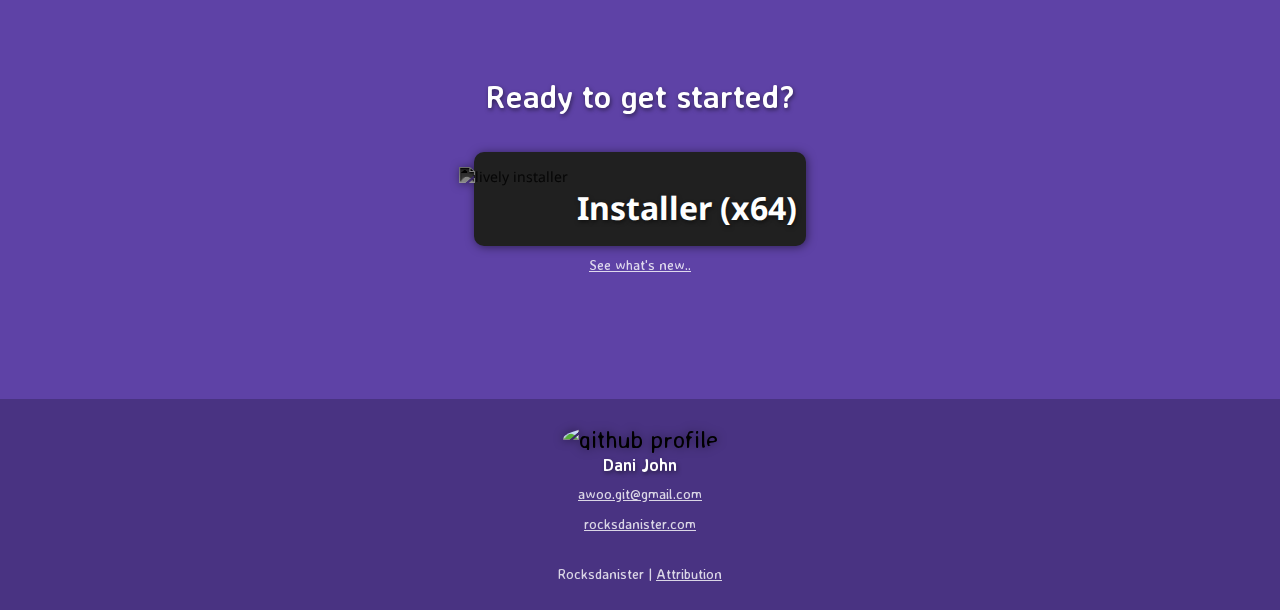
==== commit 894dfb64: "Merge pull request #196 from rocksdanister/master" ====
--- a/index.html
+++ b/index.html
@@ -18,6 +18,8 @@
     <!-- styles -->
     <link rel="stylesheet" href="styles/controls.css" />
     <link rel="stylesheet" href="styles/style.css" />
+    <!-- preload preview -->
+    <link rel="preload" href="assets/temp_background.webp" as="image" />
     <meta charset="utf-8" />
   </head>
   <body>
@@ -477,15 +479,15 @@
       <h2>Ready to get started?</h2>
       <div class="download-options">
         <div>
-          <ms-store-badge productid="9NTM2QC6QWS7" size="large" theme="dark" animation="on"></ms-store-badge>
+          <ms-store-badge productid="9NTM2QC6QWS7" size="large" theme="dark" animation="on" window-mode="popup"></ms-store-badge>
         </div>
         <div>
           <a
             class="download-button"
-            href="https://github.com/rocksdanister/lively/releases/download/v2.0.7.0/lively_setup_x86_full_v2070.exe"
+            href="https://github.com/rocksdanister/lively/releases/download/v2.1.0.8/lively_setup_x86_full_v2108.exe"
           >
             <img alt="lively installer" src="assets/icons/download.svg" class="white-filter" />
-            <h1>Installer</h1>
+            <h1>Installer (x64)</h1>
           </a>
         </div>
       </div>
--- a/styles/style.css
+++ b/styles/style.css
@@ -419,15 +419,16 @@
   background-size: cover;
   background-repeat: none;
   transition: flex 0.8s ease;
+  transition-delay: 0.25s;
 }
 
 .item:hover {
-  flex: 7;
+  flex: 14;
 }
 
 .item:hover p {
   display: block;
-  animation: fade-in 1s ease;
+  animation: fade-in 2.5s ease;
 }
 
 .item p {
@@ -483,12 +484,12 @@
 
 .download-button {
   margin-top: 10px;
-  background-color: black;
+  background-color: #202020;
   border-radius: 10px;
-  width: 292px;
-  height: 104px;
+  width: 332px;
+  height: 94px;
   transition: 0.25s;
-  border: black;
+  filter: drop-shadow(1px 1px 5px rgba(0, 0, 0, 0.5));
   text-decoration: none;
   display: inline-block;
   font-family: var(--font2);
@@ -506,16 +507,16 @@
 
 .download-button h1 {
   display: inline-block;
-  font-size: 34px !important;
+  font-size: 32px !important;
   vertical-align: top;
   margin-left: 5px;
-  margin-top: 30px;
+  margin-top: 34px;
 }
 
 .download-button img {
   position: relative;
-  width: 65px;
-  margin-left: -40px;
+  width: 55px;
+  margin-left: -25px;
   margin-top: 15px;
 }
 
@@ -806,9 +807,9 @@
     margin: 0px;
   }
 
-  .item:hover {
+  /* .item:hover {
     flex: 14;
-  }
+  } */
 
   /*home font*/
   .heading {
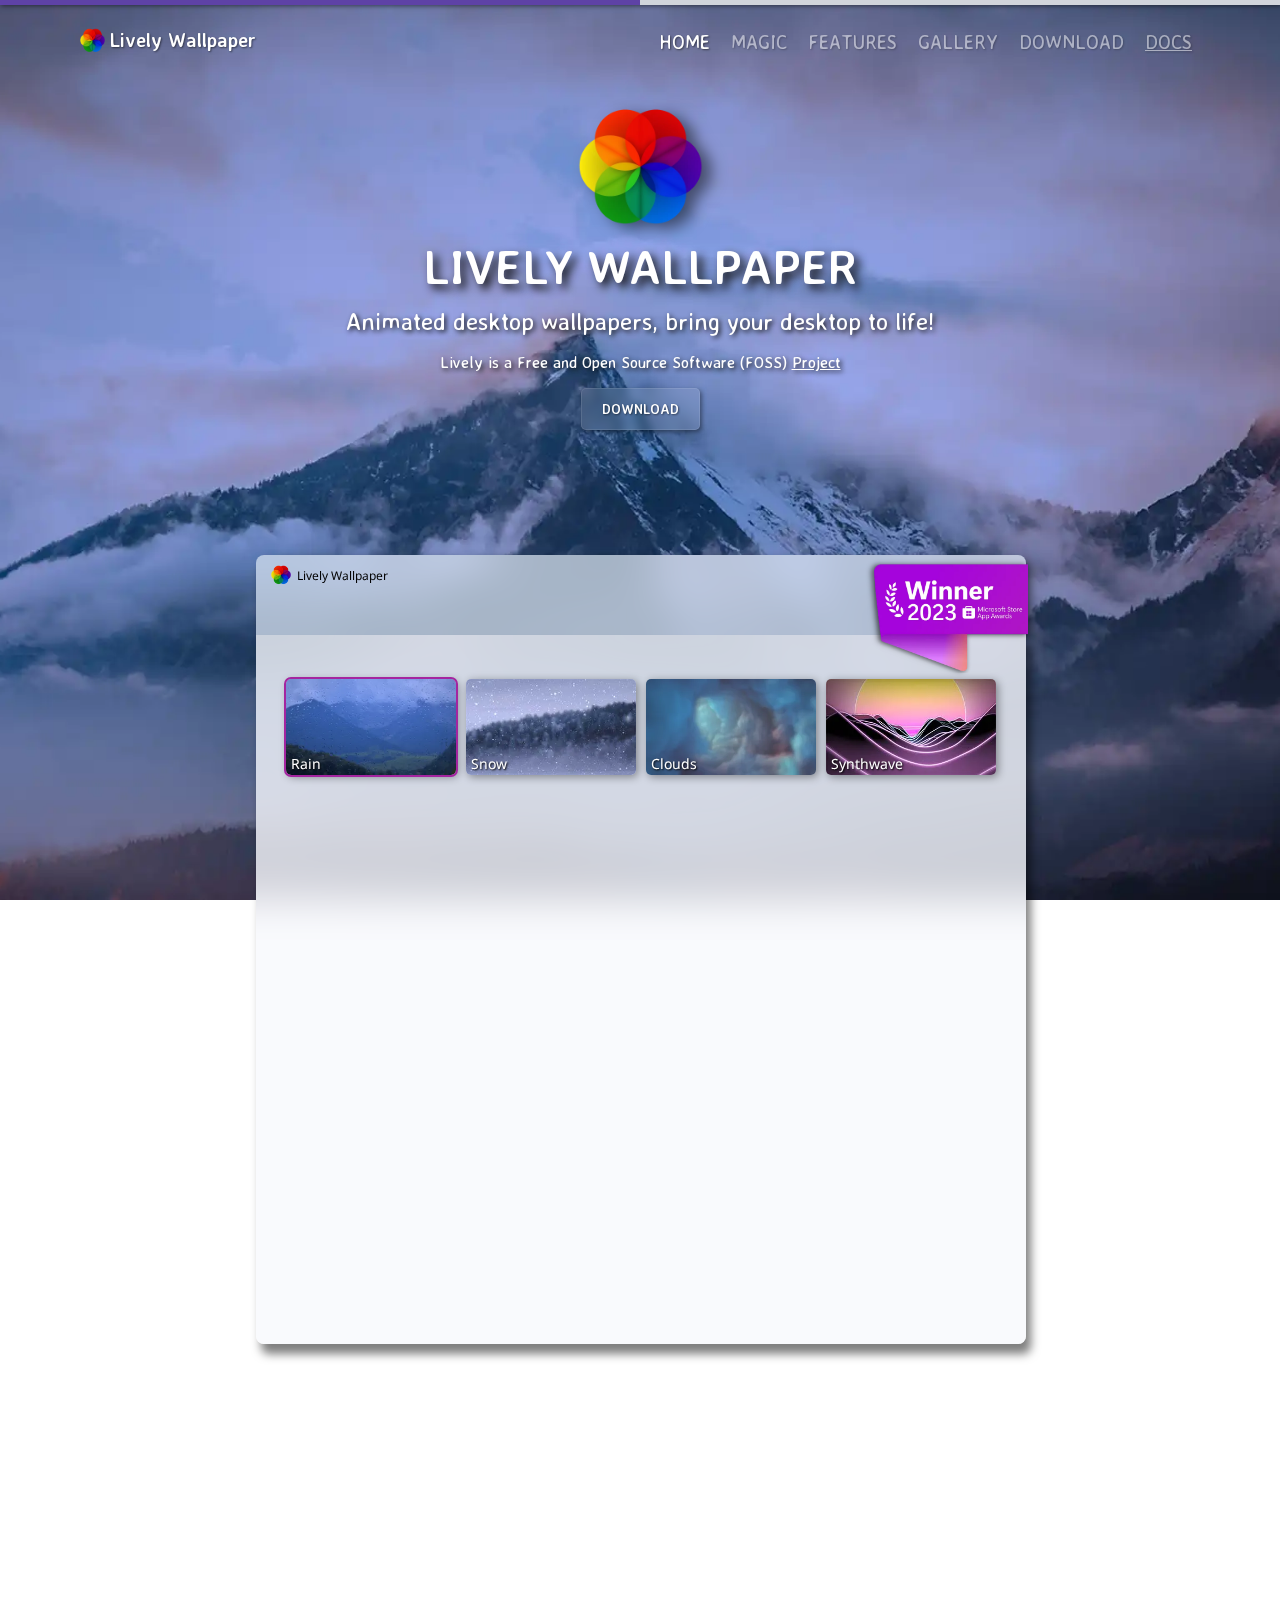
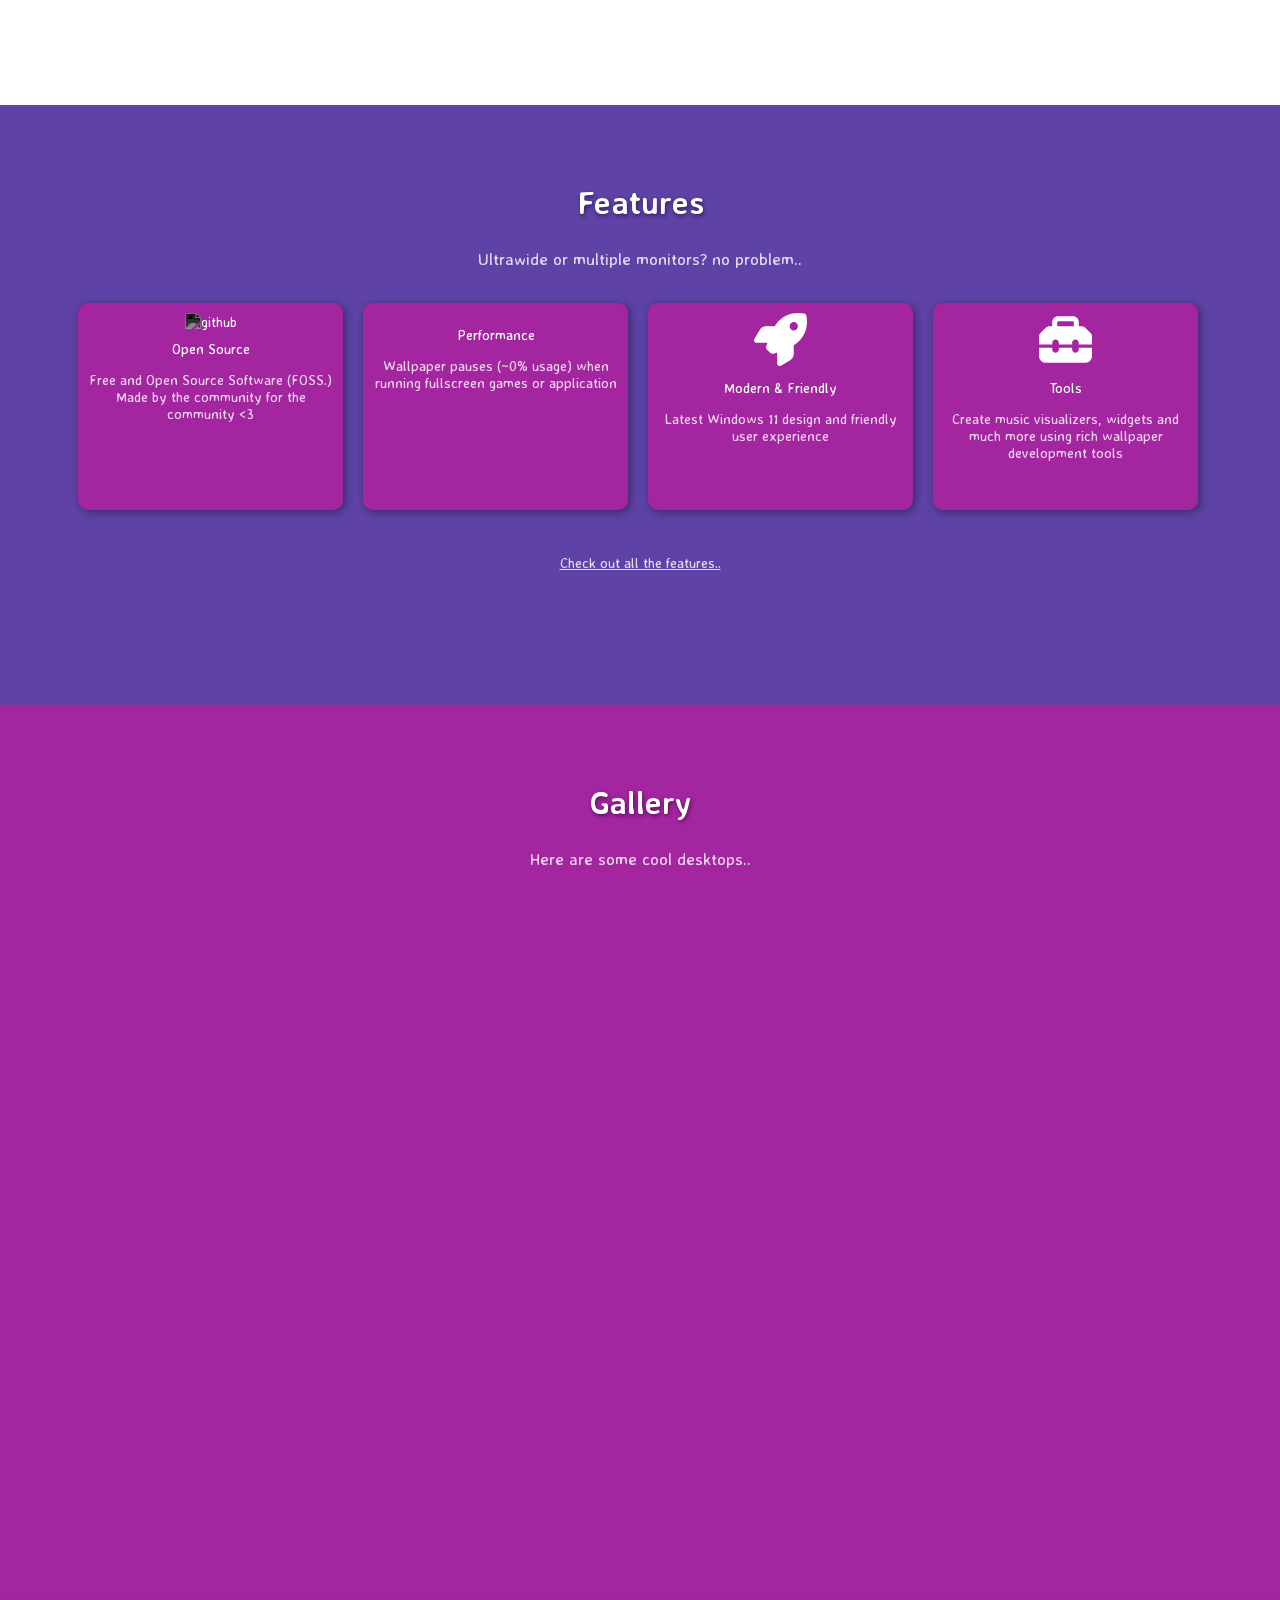
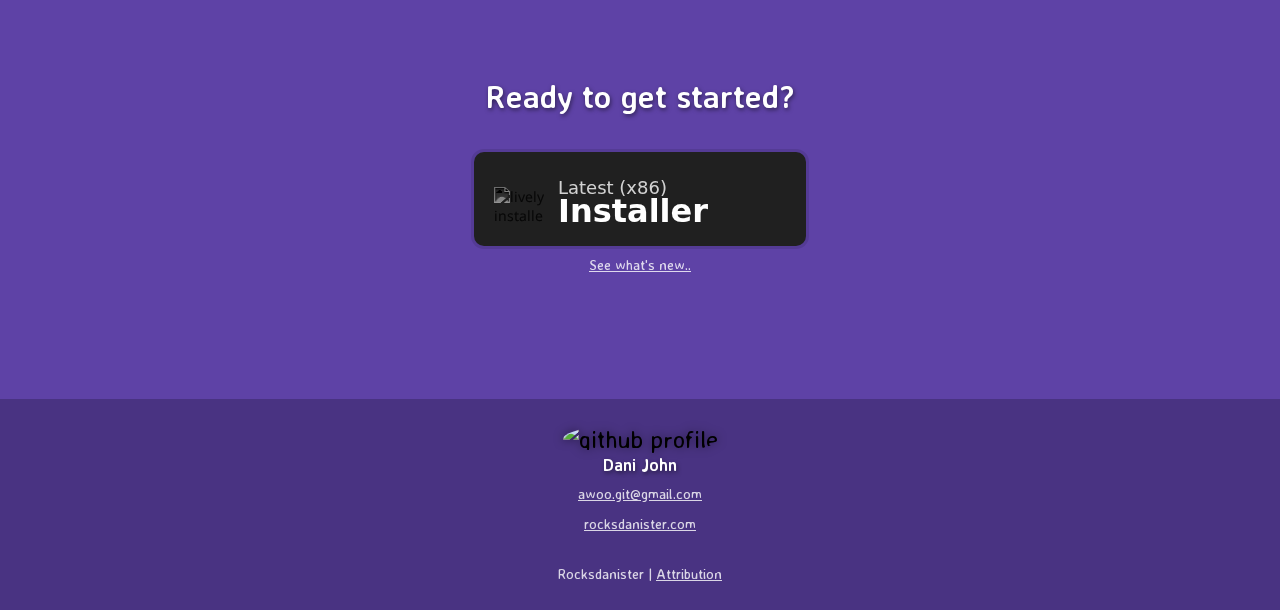
==== commit d69511fb: "updated installer badge to match MS-Store badge" ====
--- a/index.html
+++ b/index.html
@@ -481,13 +481,15 @@
         <div>
           <ms-store-badge productid="9NTM2QC6QWS7" size="large" theme="dark" animation="on" window-mode="popup"></ms-store-badge>
         </div>
-        <div>
-          <a
-            class="download-button"
-            href="https://github.com/rocksdanister/lively/releases/download/v2.1.0.8/lively_setup_x86_full_v2108.exe"
-          >
-            <img alt="lively installer" src="assets/icons/download.svg" class="white-filter" />
-            <h1>Installer (x64)</h1>
+        <div  class="download-button-wrapper">
+          <a class="download-button" href="https://github.com/rocksdanister/lively/releases/download/v2.1.0.8/lively_setup_x86_full_v2108.exe" >
+            <div class="download-wrapper">
+              <img alt="lively installer" src="assets/icons/download.svg" class="white-filter">
+              <div>
+                <span>Latest (x86)</span>
+                <h1>Installer</h1>
+              </div>
+            </div>
           </a>
         </div>
       </div>
--- a/styles/style.css
+++ b/styles/style.css
@@ -466,7 +466,8 @@
 }
 
 .white-filter {
-  filter: invert(100%) sepia(31%) saturate(0%) hue-rotate(148deg) brightness(110%) contrast(101%);
+  filter: invert(100%) sepia(31%) saturate(0%) hue-rotate(148deg)
+    brightness(110%) contrast(101%);
 }
 
 .logo {
@@ -489,10 +490,37 @@
   width: 332px;
   height: 94px;
   transition: 0.25s;
-  filter: drop-shadow(1px 1px 5px rgba(0, 0, 0, 0.5));
   text-decoration: none;
   display: inline-block;
   font-family: var(--font2);
+  box-shadow: 0px 0px 0px 3px rgba(0, 0, 0, 0.1);
+}
+
+.download-wrapper {
+  display: flex;
+  justify-content: flex-start;
+  align-items: flex-end;
+  position: relative;
+  bottom: 21px;
+  height: 100%;
+}
+
+.download-wrapper > div {
+  display: flex;
+  flex-direction: column;
+  justify-content: center;
+  align-items: flex-start;
+  margin-left: 14px;
+  font-family: system-ui, auto;
+}
+
+.download-wrapper span {
+  font-size: 18px;
+}
+
+.download-button-wrapper {
+  display: flex;
+  justify-content: center;
 }
 
 .download-button:hover {
@@ -509,15 +537,16 @@
   display: inline-block;
   font-size: 32px !important;
   vertical-align: top;
-  margin-left: 5px;
-  margin-top: 34px;
+  margin: 0;
+  line-height: 27px;
+  font-weight: 600;
+  text-shadow: none;
 }
 
 .download-button img {
   position: relative;
-  width: 55px;
-  margin-left: -25px;
-  margin-top: 15px;
+  width: 50px;
+  margin-left: 20px;
 }
 
 /* navigation */
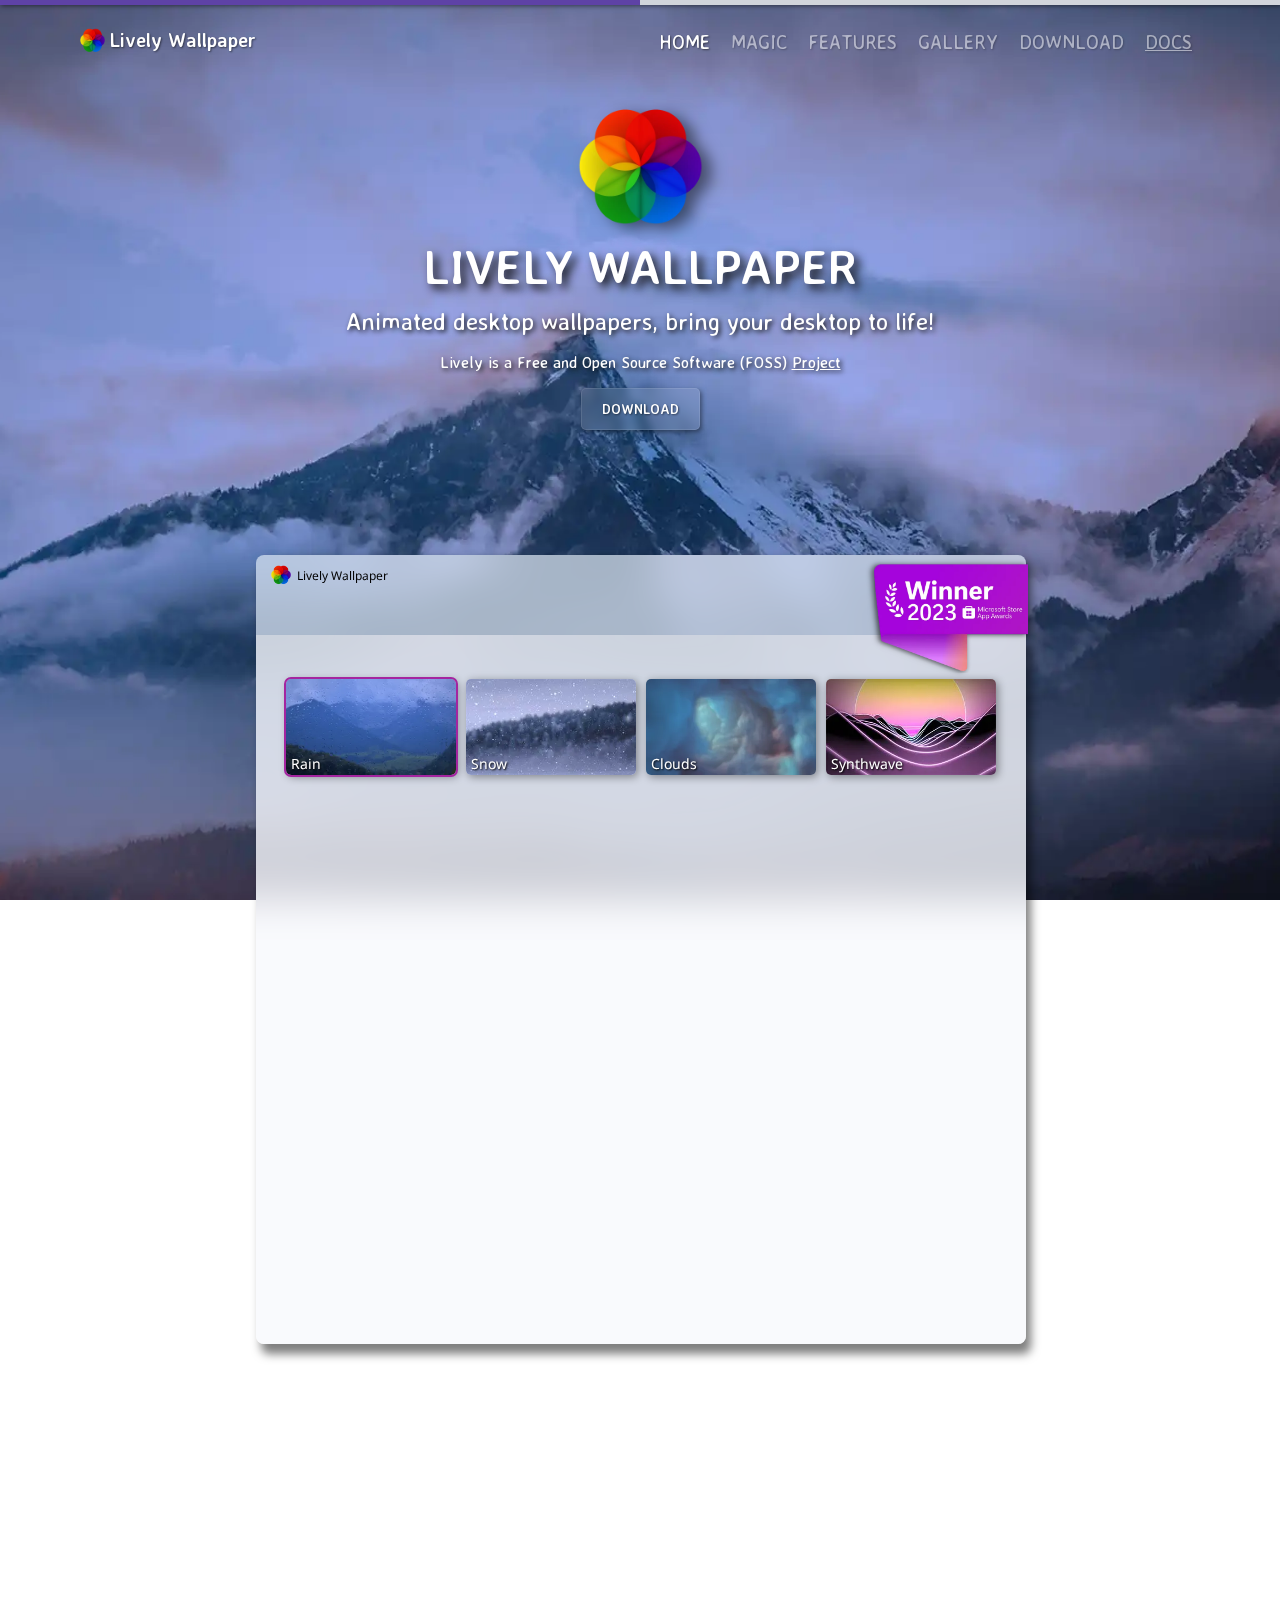
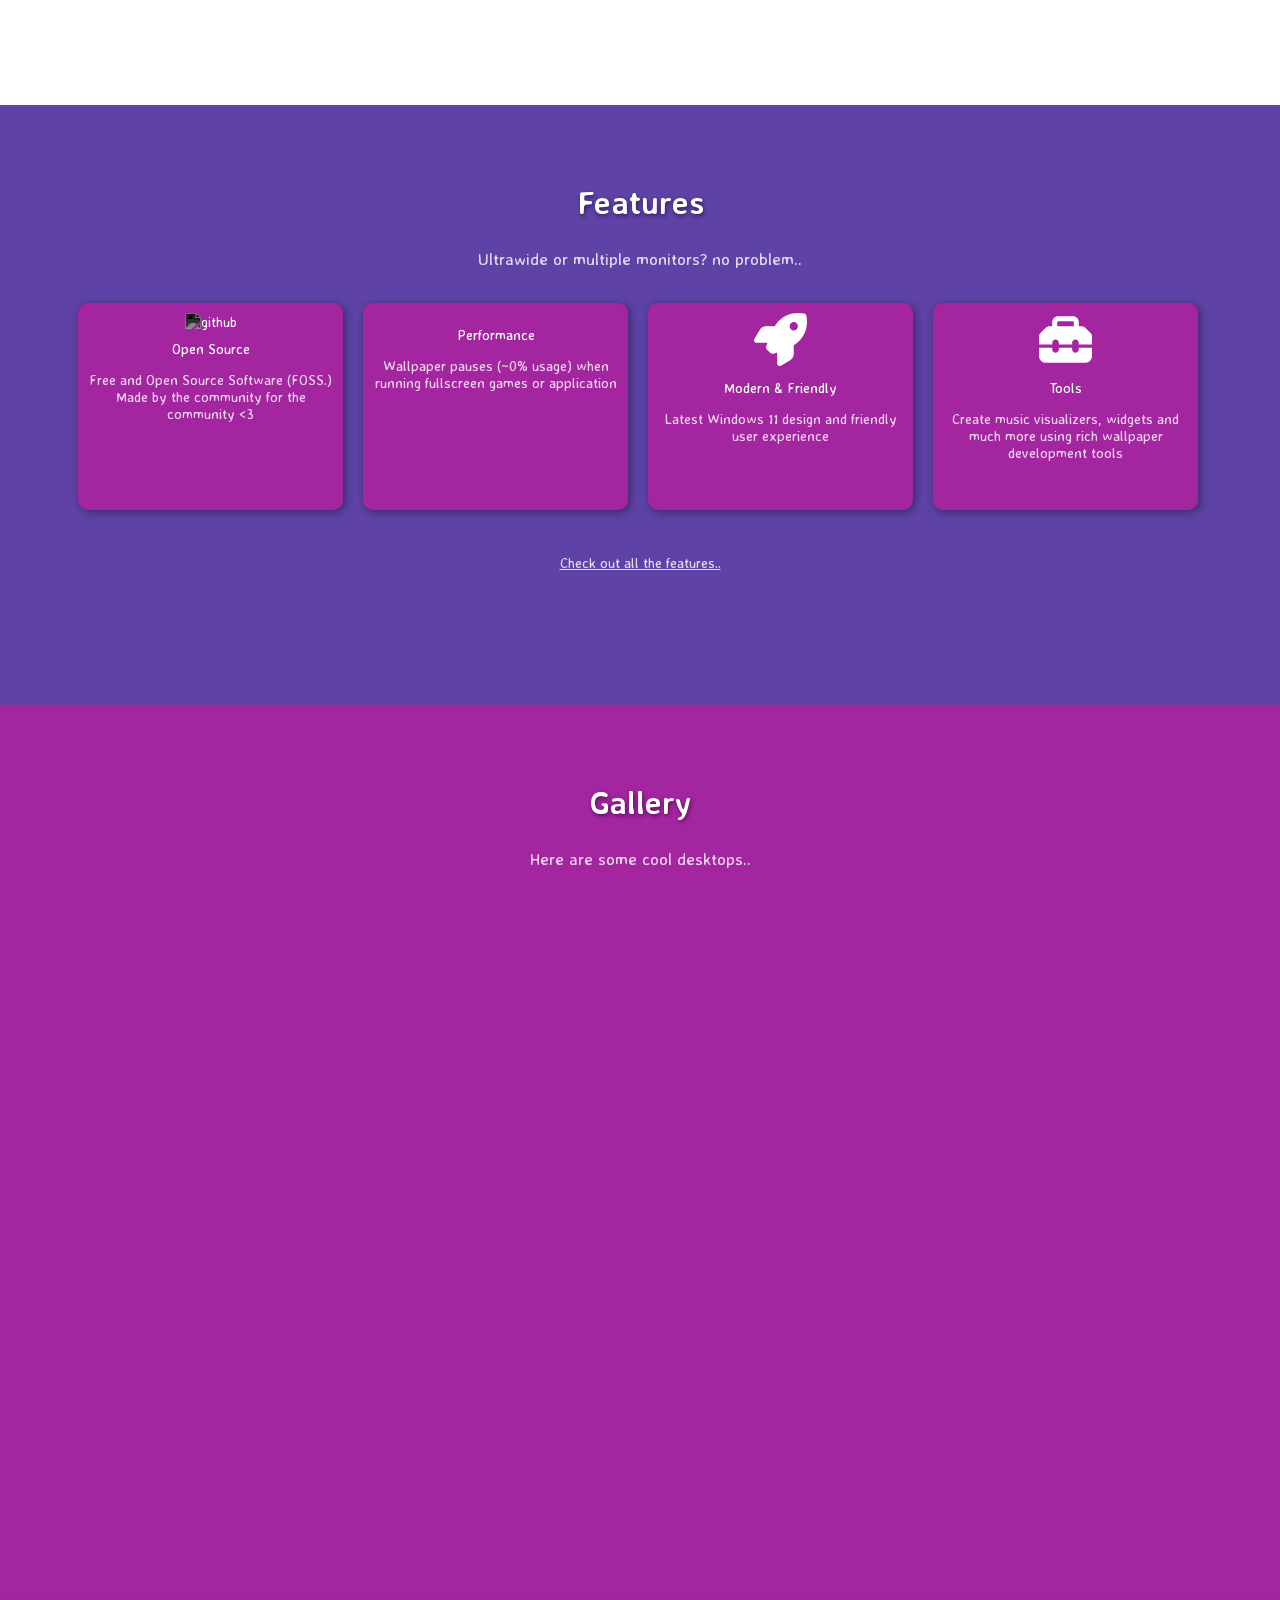
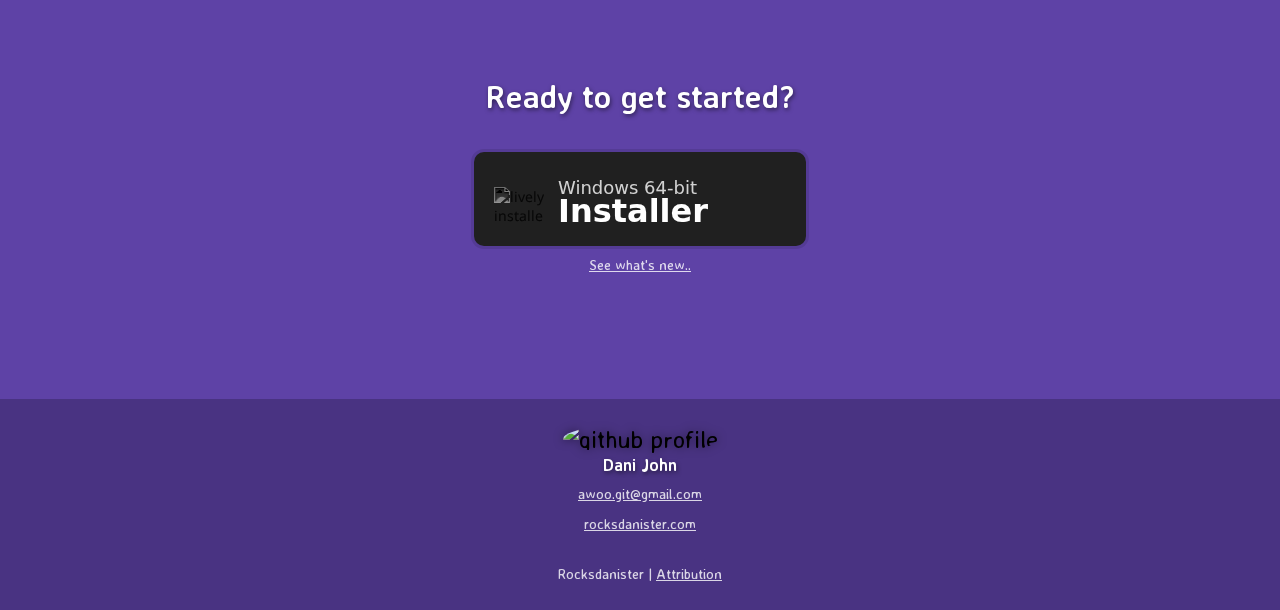
==== commit 1caaa162: "there" ====
--- a/index.html
+++ b/index.html
@@ -481,12 +481,12 @@
         <div>
           <ms-store-badge productid="9NTM2QC6QWS7" size="large" theme="dark" animation="on" window-mode="popup"></ms-store-badge>
         </div>
-        <div  class="download-button-wrapper">
+        <div class="download-button-wrapper">
           <a class="download-button" href="https://github.com/rocksdanister/lively/releases/download/v2.1.0.8/lively_setup_x86_full_v2108.exe" >
             <div class="download-wrapper">
               <img alt="lively installer" src="assets/icons/download.svg" class="white-filter">
               <div>
-                <span>Latest (x86)</span>
+                <span>Windows 64-bit</span>
                 <h1>Installer</h1>
               </div>
             </div>
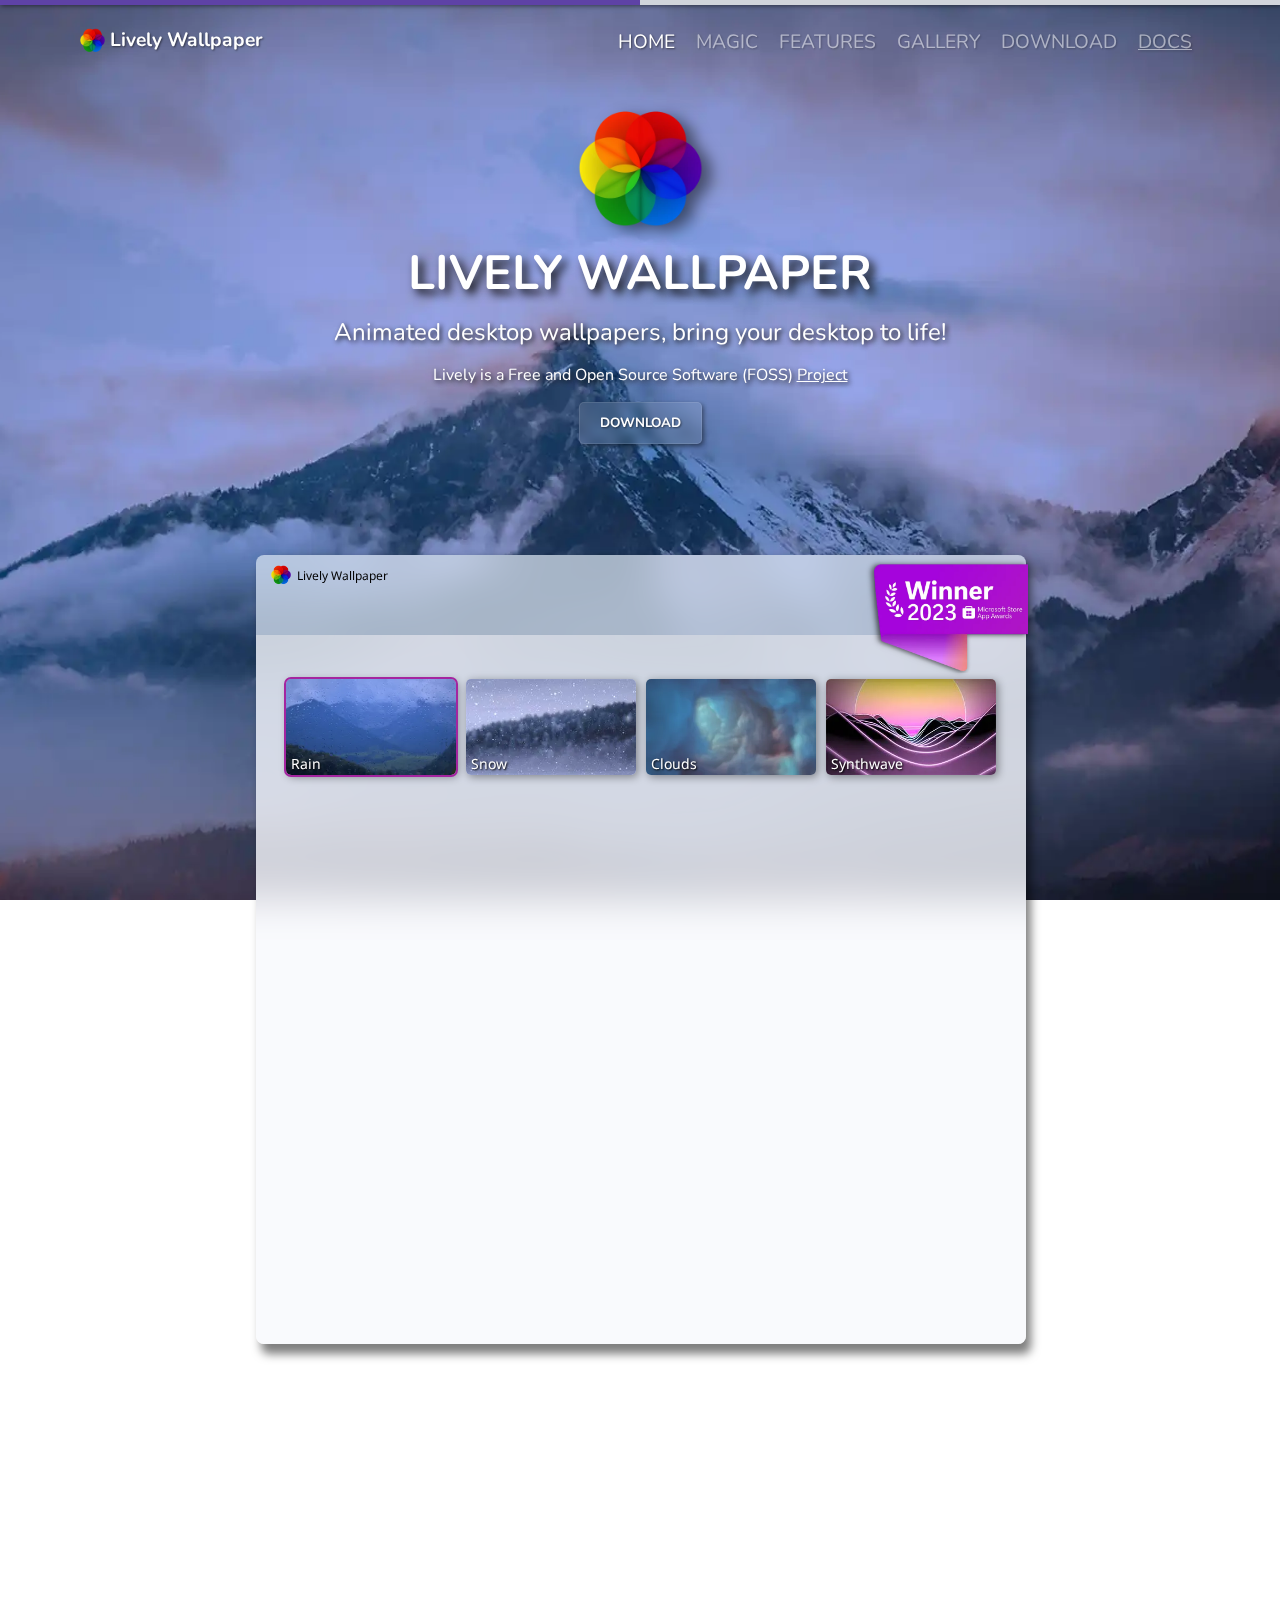
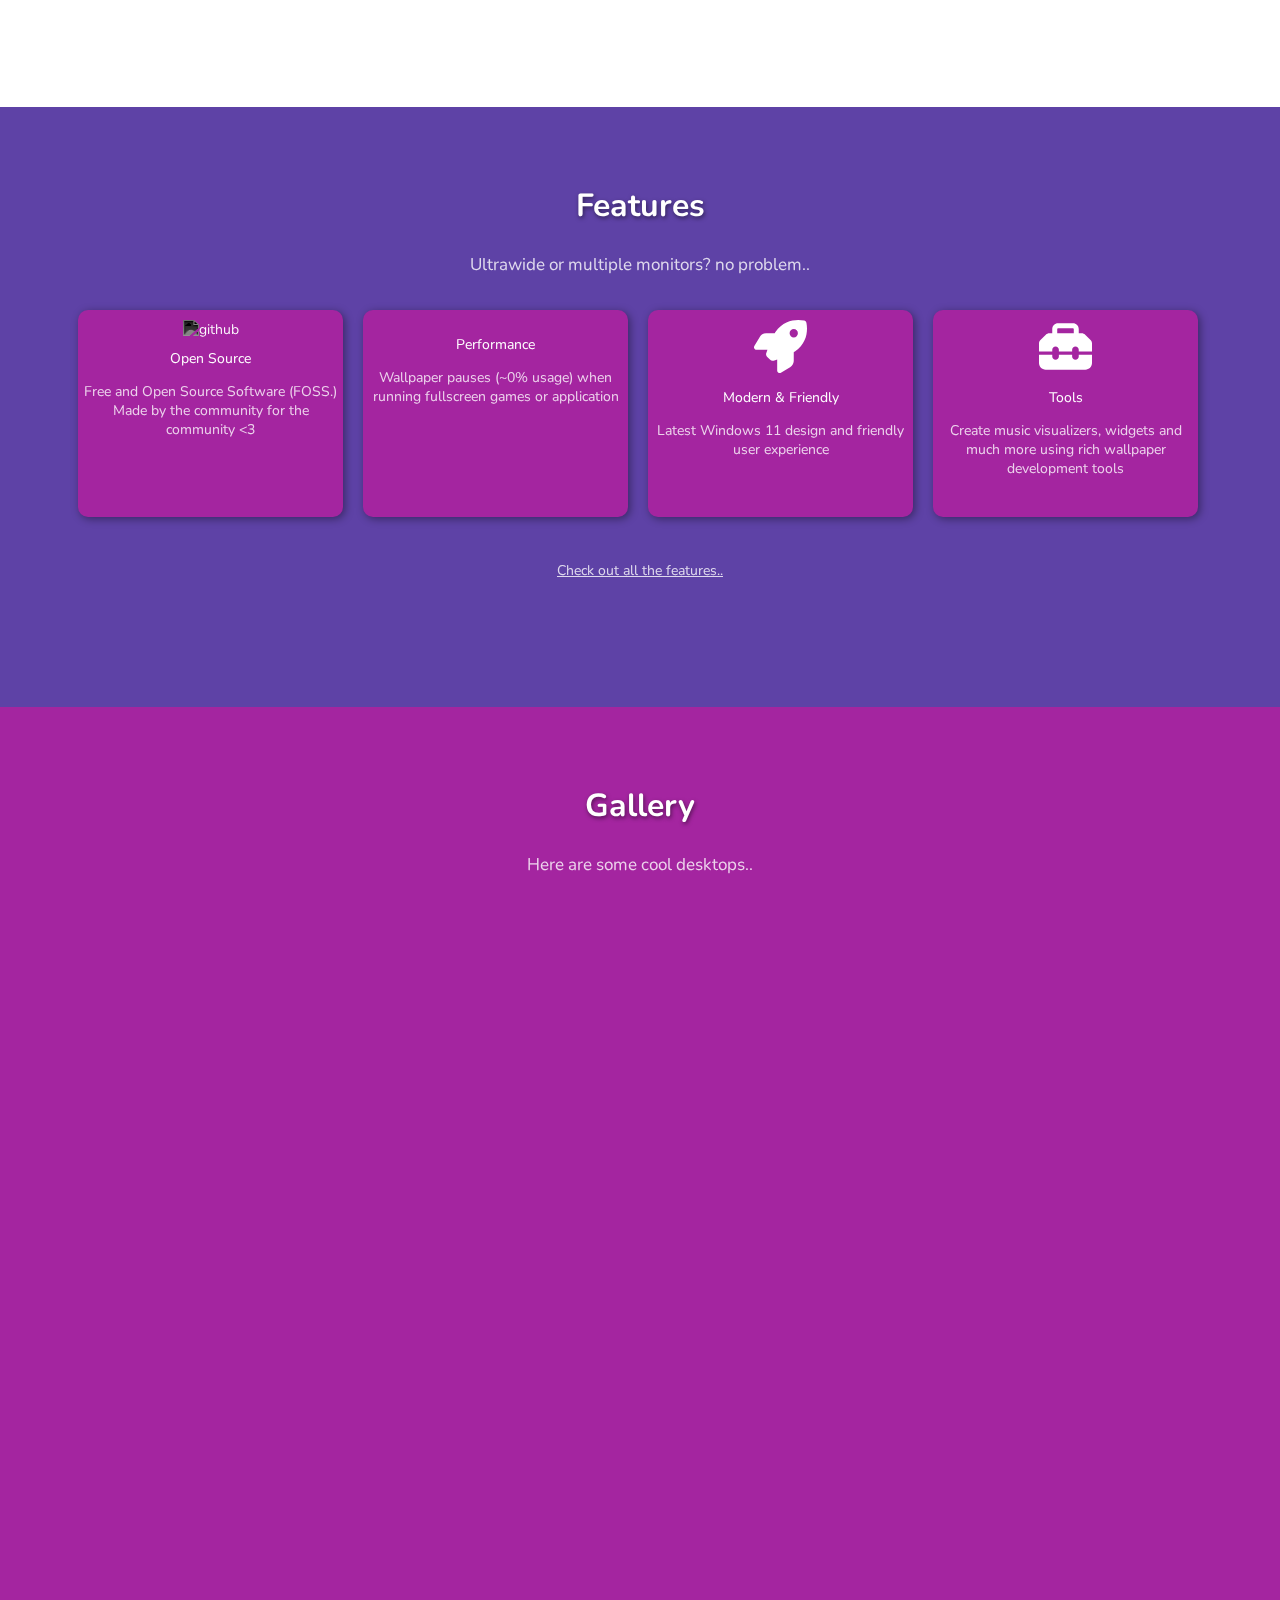
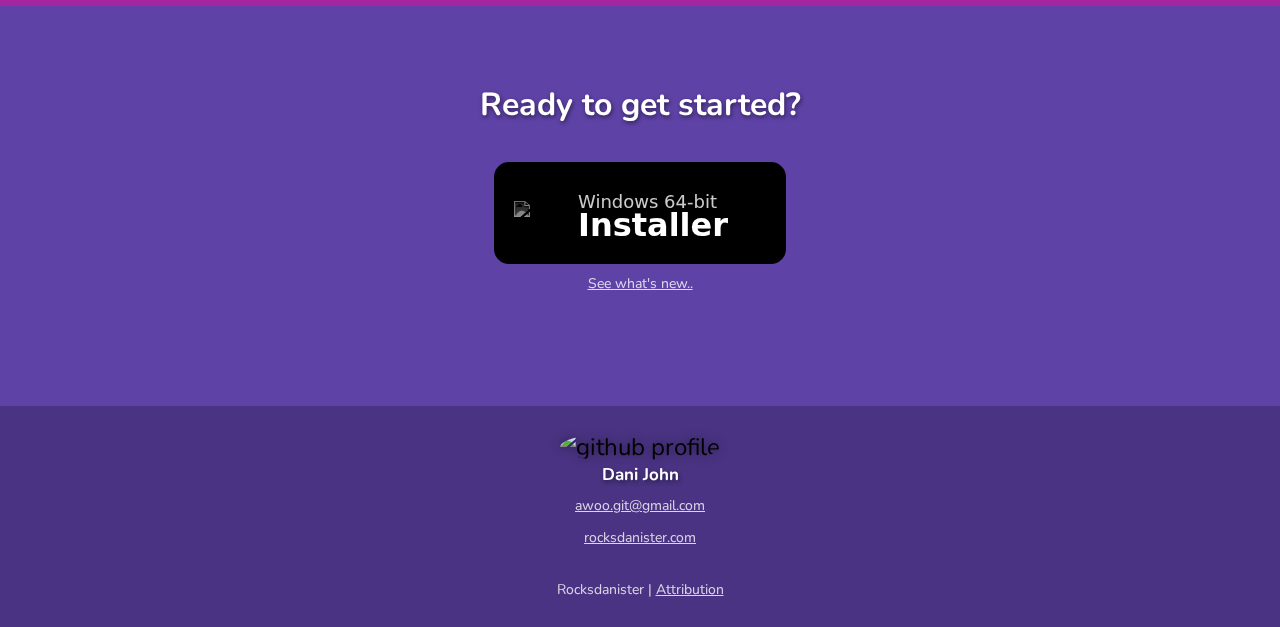
==== commit 6ea541b4: "Merge pull request #201 from rocksdanister/master" ====
--- a/index.html
+++ b/index.html
@@ -12,7 +12,7 @@
     <link rel="preconnect" href="https://fonts.googleapis.com" />
     <link rel="preconnect" href="https://fonts.gstatic.com" crossorigin />
     <link
-      href="https://fonts.googleapis.com/css2?family=Averia+Sans+Libre:wght@400;700&family=Noto+Sans&display=swap"
+      href="https://fonts.googleapis.com/css2?family=Noto+Sans:ital,wght@0,100..900;1,100..900&family=Nunito:ital,wght@0,200..1000;1,200..1000&display=swap"
       rel="stylesheet"
     />
     <!-- styles -->
@@ -479,12 +479,21 @@
       <h2>Ready to get started?</h2>
       <div class="download-options">
         <div>
-          <ms-store-badge productid="9NTM2QC6QWS7" size="large" theme="dark" animation="on" window-mode="popup"></ms-store-badge>
+          <ms-store-badge
+            productid="9NTM2QC6QWS7"
+            size="large"
+            theme="dark"
+            animation="on"
+            window-mode="popup"
+          ></ms-store-badge>
         </div>
         <div class="download-button-wrapper">
-          <a class="download-button" href="https://github.com/rocksdanister/lively/releases/download/v2.1.0.8/lively_setup_x86_full_v2108.exe" >
+          <a
+            class="download-button"
+            href="https://github.com/rocksdanister/lively/releases/download/v2.1.0.8/lively_setup_x86_full_v2108.exe"
+          >
             <div class="download-wrapper">
-              <img alt="lively installer" src="assets/icons/download.svg" class="white-filter">
+              <img alt="lively installer" src="assets/icons/download.svg" class="white-filter" />
               <div>
                 <span>Windows 64-bit</span>
                 <h1>Installer</h1>
--- a/styles/style.css
+++ b/styles/style.css
@@ -4,7 +4,7 @@
   --color3: #493382;
   --color-font1: white;
   --color-font2: rgba(255, 255, 255, 0.8);
-  --font1: "Averia Sans Libre", cursive;
+  --font1: "Nunito", sans-serif;
   --font2: "Noto Sans", sans-serif;
 }
 
@@ -485,15 +485,14 @@
 
 .download-button {
   margin-top: 10px;
-  background-color: #202020;
-  border-radius: 10px;
-  width: 332px;
-  height: 94px;
+  background-color: black;
+  border-radius: 15px;
+  width: 292px;
+  height: 102px;
   transition: 0.25s;
   text-decoration: none;
   display: inline-block;
   font-family: var(--font2);
-  box-shadow: 0px 0px 0px 3px rgba(0, 0, 0, 0.1);
 }
 
 .download-wrapper {
@@ -501,7 +500,7 @@
   justify-content: flex-start;
   align-items: flex-end;
   position: relative;
-  bottom: 21px;
+  bottom: 25px;
   height: 100%;
 }
 
